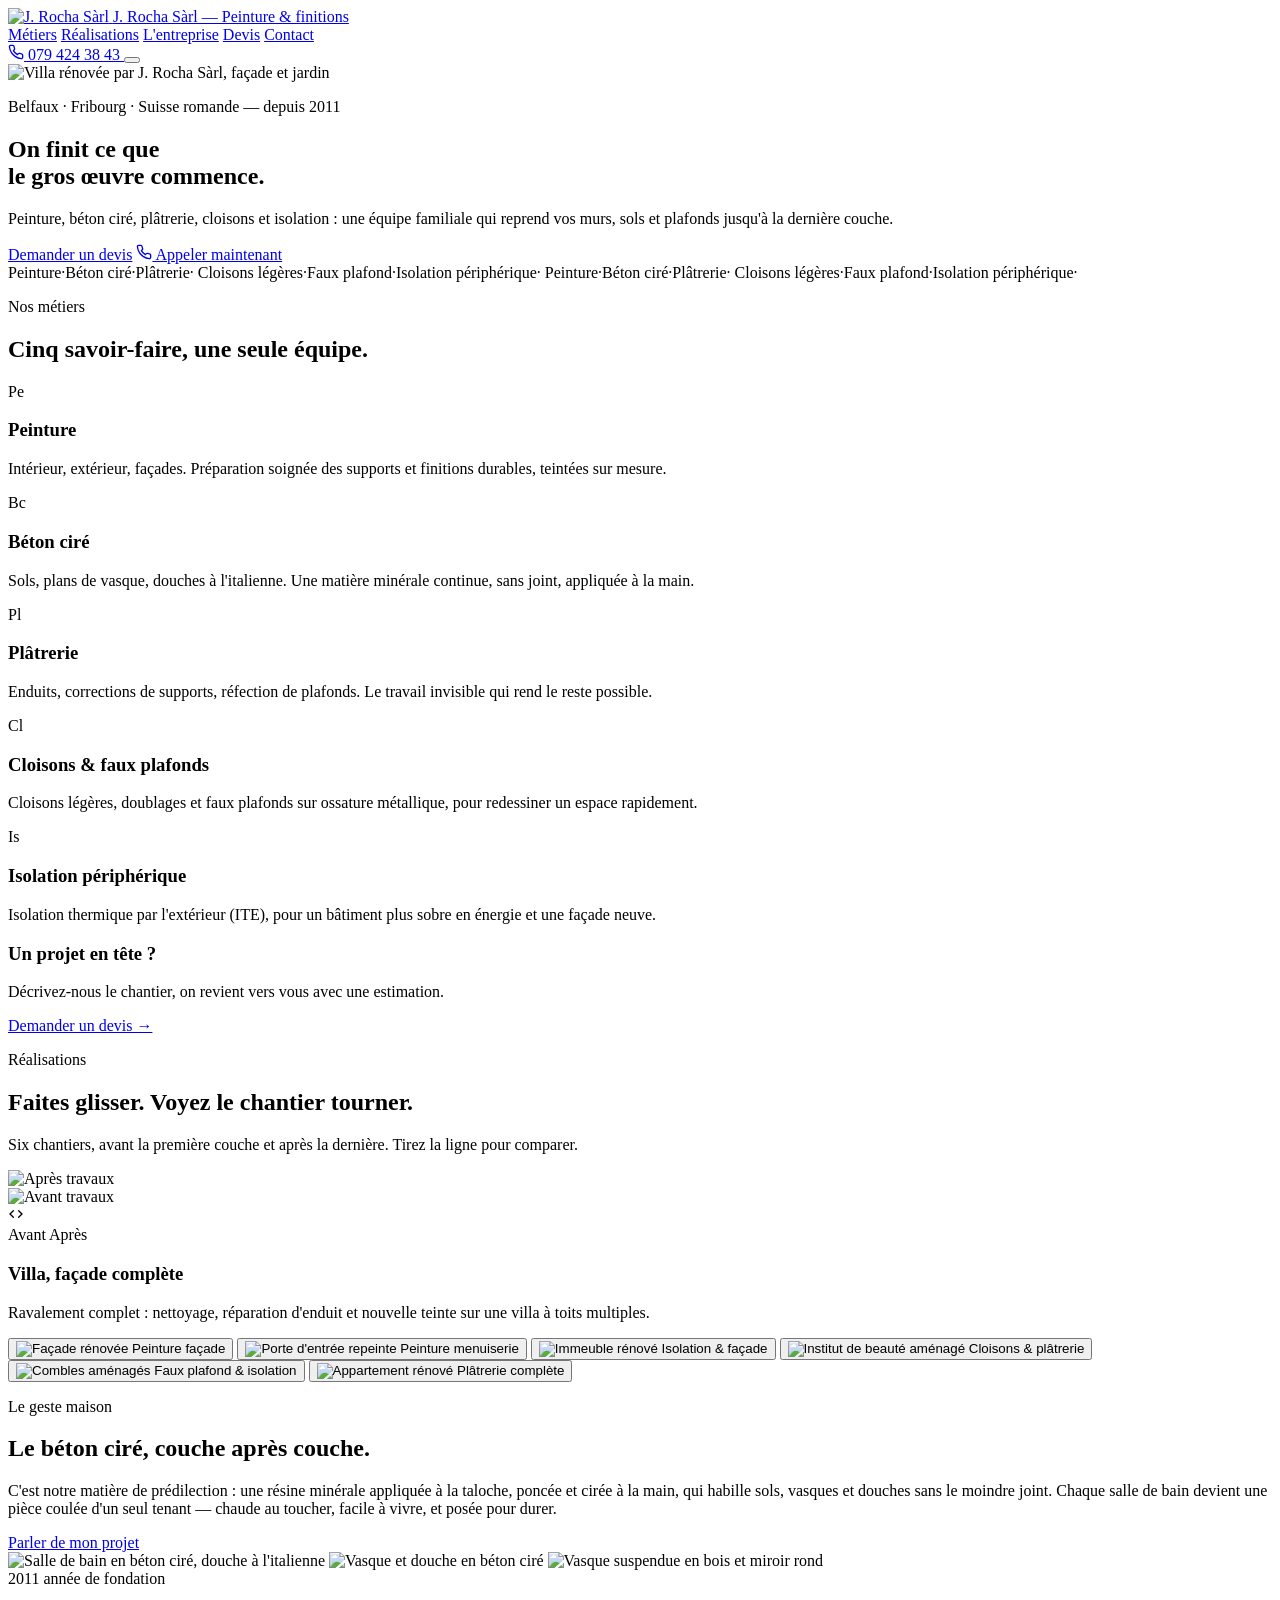
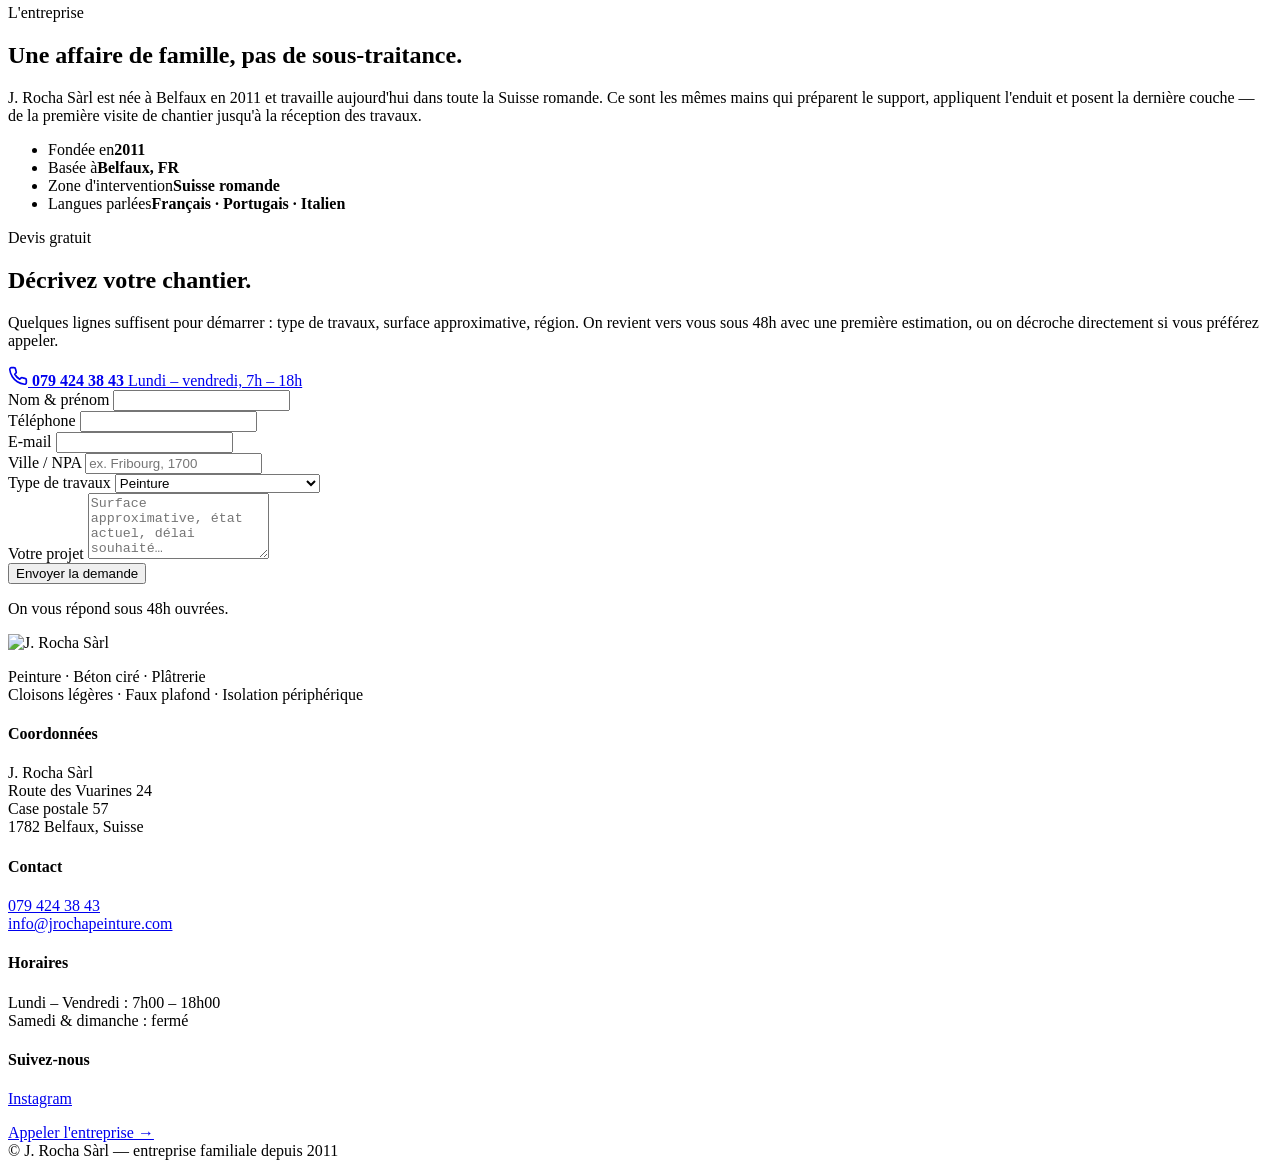
==== index.html @ 52a1ad6f "Add files via upload" ====
<!DOCTYPE html>
<html lang="fr">
<head>
<meta charset="UTF-8">
<meta name="viewport" content="width=device-width, initial-scale=1.0">
<title>J. Rocha Sàrl — Peinture, béton ciré &amp; plâtrerie en Suisse romande</title>
<meta name="description" content="Entreprise familiale depuis 2011 à Belfaux. Peinture, béton ciré, plâtrerie, cloisons légères, faux plafond et isolation périphérique.">
<link rel="preconnect" href="https://fonts.googleapis.com">
<link rel="preconnect" href="https://fonts.gstatic.com" crossorigin>
<link href="https://fonts.googleapis.com/css2?family=Fraunces:opsz,wght@9..144,500;9..144,600;9..144,700;9..144,900&family=Work+Sans:wght@400;500;600&family=IBM+Plex+Mono:wght@500&display=swap" rel="stylesheet">
<link rel="stylesheet" href="css/style.css">
</head>
<body>

<!-- ====== TEXTURE / NOISE OVERLAY ====== -->
<div class="grain" aria-hidden="true"></div>

<!-- ====== HEADER ====== -->
<header class="site-header" id="top">
  <div class="wrap header-inner">
    <a href="#top" class="brand">
      <img src="images/logo.jpg" alt="J. Rocha Sàrl" class="brand-mark">
      <span class="brand-text">
        <span class="brand-name">J.&nbsp;Rocha</span>
        <span class="brand-sub">Sàrl — Peinture &amp; finitions</span>
      </span>
    </a>

    <nav class="main-nav" aria-label="Navigation principale">
      <a href="#services">Métiers</a>
      <a href="#realisations">Réalisations</a>
      <a href="#atelier">L'entreprise</a>
      <a href="#devis">Devis</a>
      <a href="#contact">Contact</a>
    </nav>

    <a class="call-pill" href="tel:+41794243843">
      <svg viewBox="0 0 24 24" width="16" height="16" fill="none" stroke="currentColor" stroke-width="2" stroke-linecap="round" stroke-linejoin="round"><path d="M22 16.92v3a2 2 0 0 1-2.18 2 19.79 19.79 0 0 1-8.63-3.07 19.5 19.5 0 0 1-6-6 19.79 19.79 0 0 1-3.07-8.67A2 2 0 0 1 4.11 2h3a2 2 0 0 1 2 1.72c.127.96.362 1.903.7 2.81a2 2 0 0 1-.45 2.11L8.09 9.91a16 16 0 0 0 6 6l1.27-1.27a2 2 0 0 1 2.11-.45c.907.338 1.85.573 2.81.7A2 2 0 0 1 22 16.92z"/></svg>
      <span>079 424 38 43</span>
    </a>

    <button class="nav-toggle" aria-label="Ouvrir le menu" aria-expanded="false">
      <span></span><span></span><span></span>
    </button>
  </div>
</header>

<!-- ====== HERO ====== -->
<section class="hero">
  <div class="hero-media">
    <img src="images/pool-house.jpg" alt="Villa rénovée par J. Rocha Sàrl, façade et jardin" loading="eager">
    <div class="hero-stripes" aria-hidden="true">
      <span></span><span></span><span></span>
    </div>
  </div>

  <div class="wrap hero-content">
    <p class="eyebrow">Belfaux · Fribourg · Suisse romande — depuis 2011</p>
    <h1 class="hero-title">
      On finit ce que<br> le gros œuvre <span class="ital">commence.</span>
    </h1>
    <p class="hero-lede">
      Peinture, béton ciré, plâtrerie, cloisons et isolation : une équipe familiale qui reprend vos murs, sols et plafonds jusqu'à la dernière couche.
    </p>
    <div class="hero-actions">
      <a href="#devis" class="btn btn-primary">Demander un devis</a>
      <a href="tel:+41794243843" class="btn btn-ghost">
        <svg viewBox="0 0 24 24" width="16" height="16" fill="none" stroke="currentColor" stroke-width="2" stroke-linecap="round" stroke-linejoin="round"><path d="M22 16.92v3a2 2 0 0 1-2.18 2 19.79 19.79 0 0 1-8.63-3.07 19.5 19.5 0 0 1-6-6 19.79 19.79 0 0 1-3.07-8.67A2 2 0 0 1 4.11 2h3a2 2 0 0 1 2 1.72c.127.96.362 1.903.7 2.81a2 2 0 0 1-.45 2.11L8.09 9.91a16 16 0 0 0 6 6l1.27-1.27a2 2 0 0 1 2.11-.45c.907.338 1.85.573 2.81.7A2 2 0 0 1 22 16.92z"/></svg>
        Appeler maintenant
      </a>
    </div>
  </div>
</section>

<!-- ====== TICKER / TRUST STRIP ====== -->
<div class="ticker" aria-hidden="true">
  <div class="ticker-track">
    <span>Peinture</span><span>·</span><span>Béton ciré</span><span>·</span><span>Plâtrerie</span><span>·</span>
    <span>Cloisons légères</span><span>·</span><span>Faux plafond</span><span>·</span><span>Isolation périphérique</span><span>·</span>
    <span>Peinture</span><span>·</span><span>Béton ciré</span><span>·</span><span>Plâtrerie</span><span>·</span>
    <span>Cloisons légères</span><span>·</span><span>Faux plafond</span><span>·</span><span>Isolation périphérique</span><span>·</span>
  </div>
</div>

<!-- ====== SERVICES ====== -->
<section id="services" class="services">
  <div class="wrap">
    <div class="section-head">
      <p class="eyebrow eyebrow-dark">Nos métiers</p>
      <h2>Cinq savoir-faire, <span class="ital">une seule équipe.</span></h2>
    </div>

    <div class="service-grid">
      <article class="service-card" style="--i:0">
        <span class="service-mark">Pe</span>
        <h3>Peinture</h3>
        <p>Intérieur, extérieur, façades. Préparation soignée des supports et finitions durables, teintées sur mesure.</p>
      </article>
      <article class="service-card" style="--i:1">
        <span class="service-mark">Bc</span>
        <h3>Béton ciré</h3>
        <p>Sols, plans de vasque, douches à l'italienne. Une matière minérale continue, sans joint, appliquée à la main.</p>
      </article>
      <article class="service-card" style="--i:2">
        <span class="service-mark">Pl</span>
        <h3>Plâtrerie</h3>
        <p>Enduits, corrections de supports, réfection de plafonds. Le travail invisible qui rend le reste possible.</p>
      </article>
      <article class="service-card" style="--i:3">
        <span class="service-mark">Cl</span>
        <h3>Cloisons &amp; faux plafonds</h3>
        <p>Cloisons légères, doublages et faux plafonds sur ossature métallique, pour redessiner un espace rapidement.</p>
      </article>
      <article class="service-card" style="--i:4">
        <span class="service-mark">Is</span>
        <h3>Isolation périphérique</h3>
        <p>Isolation thermique par l'extérieur (ITE), pour un bâtiment plus sobre en énergie et une façade neuve.</p>
      </article>
      <article class="service-card service-card-cta" style="--i:5">
        <h3>Un projet en tête ?</h3>
        <p>Décrivez-nous le chantier, on revient vers vous avec une estimation.</p>
        <a href="#devis" class="btn btn-dark-ghost">Demander un devis →</a>
      </article>
    </div>
  </div>
</section>

<!-- ====== BEFORE / AFTER SHOWCASE ====== -->
<section id="realisations" class="showcase">
  <div class="wrap">
    <div class="section-head section-head-light">
      <p class="eyebrow">Réalisations</p>
      <h2>Faites glisser. <span class="ital">Voyez le chantier tourner.</span></h2>
      <p class="section-text">Six chantiers, avant la première couche et après la dernière. Tirez la ligne pour comparer.</p>
    </div>

    <div class="ba-stage">
      <div class="ba-slider" id="baSlider">
        <div class="ba-frame ba-after">
          <img id="baAfterImg" src="images/facade-after.jpg" alt="Après travaux">
        </div>
        <div class="ba-frame ba-before" id="baBeforeFrame">
          <img id="baBeforeImg" src="images/facade-before.jpg" alt="Avant travaux">
        </div>
        <div class="ba-handle" id="baHandle" tabindex="0" role="slider" aria-label="Comparer avant et après" aria-valuemin="0" aria-valuemax="100" aria-valuenow="50">
          <span class="ba-handle-grip">
            <svg viewBox="0 0 24 24" width="16" height="16" fill="none" stroke="currentColor" stroke-width="2" stroke-linecap="round"><path d="M8 7l-5 5 5 5M16 7l5 5-5 5"/></svg>
          </span>
        </div>
        <span class="ba-tag ba-tag-before">Avant</span>
        <span class="ba-tag ba-tag-after">Après</span>
      </div>

      <div class="ba-caption">
        <h3 id="baTitle">Villa, façade complète</h3>
        <p id="baDesc">Ravalement complet : nettoyage, réparation d'enduit et nouvelle teinte sur une villa à toits multiples.</p>
      </div>
    </div>

    <div class="ba-thumbs" id="baThumbs">
      <button class="ba-thumb is-active" data-before="images/facade-before.jpg" data-after="images/facade-after.jpg"
        data-title="Villa, façade complète" data-desc="Ravalement complet : nettoyage, réparation d'enduit et nouvelle teinte sur une villa à toits multiples.">
        <img src="images/facade-after.jpg" alt="Façade rénovée">
        <span>Peinture façade</span>
      </button>
      <button class="ba-thumb" data-before="images/door-before.jpg" data-after="images/door-after.jpg"
        data-title="Entrée d'immeuble" data-desc="Ponçage, traitement du bois et remise en peinture bleue d'une porte d'entrée en copropriété.">
        <img src="images/door-after.jpg" alt="Porte d'entrée repeinte">
        <span>Peinture menuiserie</span>
      </button>
      <button class="ba-thumb" data-before="images/building-before.jpg" data-after="images/building-after.jpg"
        data-title="Immeuble locatif" data-desc="Isolation périphérique et peinture de façade sur un immeuble de quatre étages, toiture en cuivre conservée.">
        <img src="images/building-after.jpg" alt="Immeuble rénové">
        <span>Isolation &amp; façade</span>
      </button>
      <button class="ba-thumb" data-before="images/salon-before.jpg" data-after="images/salon-after.jpg"
        data-title="Institut Koko" data-desc="Cloisons légères, plâtrerie et peinture pour l'aménagement complet d'un institut de beauté.">
        <img src="images/salon-after.jpg" alt="Institut de beauté aménagé">
        <span>Cloisons &amp; plâtrerie</span>
      </button>
      <button class="ba-thumb" data-before="images/attic-before.jpg" data-after="images/attic-after.jpg"
        data-title="Combles aménagés" data-desc="Isolation, faux plafond et sol stratifié pour transformer des combles bruts en pièce habitable.">
        <img src="images/attic-after.jpg" alt="Combles aménagés">
        <span>Faux plafond &amp; isolation</span>
      </button>
      <button class="ba-thumb" data-before="images/apartment-before.jpg" data-after="images/apartment-after.jpg"
        data-title="Rénovation d'appartement" data-desc="Plâtrerie complète sur un appartement mis à nu, du gros œuvre jusqu'au parquet posé.">
        <img src="images/apartment-after.jpg" alt="Appartement rénové">
        <span>Plâtrerie complète</span>
      </button>
    </div>
  </div>
</section>

<!-- ====== BETON CIRE FOCUS ====== -->
<section class="focus">
  <div class="wrap focus-grid">
    <div class="focus-text">
      <p class="eyebrow eyebrow-dark">Le geste maison</p>
      <h2>Le béton ciré, <span class="ital">couche après couche.</span></h2>
      <p>
        C'est notre matière de prédilection : une résine minérale appliquée à la taloche, poncée et cirée à la main,
        qui habille sols, vasques et douches sans le moindre joint. Chaque salle de bain devient une pièce coulée
        d'un seul tenant — chaude au toucher, facile à vivre, et posée pour durer.
      </p>
      <a href="#devis" class="btn btn-dark">Parler de mon projet</a>
    </div>
    <div class="focus-gallery">
      <img src="images/bathroom-3.jpg" alt="Salle de bain en béton ciré, douche à l'italienne" class="focus-img focus-img-a">
      <img src="images/bathroom-1.jpg" alt="Vasque et douche en béton ciré" class="focus-img focus-img-b">
      <img src="images/bathroom-2.jpg" alt="Vasque suspendue en bois et miroir rond" class="focus-img focus-img-c">
    </div>
  </div>
</section>

<!-- ====== ABOUT / ATELIER ====== -->
<section id="atelier" class="atelier">
  <div class="wrap atelier-grid">
    <div class="atelier-num">
      <span class="num-year">2011</span>
      <span class="num-label">année de fondation</span>
    </div>
    <div class="atelier-text">
      <p class="eyebrow">L'entreprise</p>
      <h2>Une affaire de famille, <span class="ital">pas de sous-traitance.</span></h2>
      <p>
        J. Rocha Sàrl est née à Belfaux en 2011 et travaille aujourd'hui dans toute la Suisse romande.
        Ce sont les mêmes mains qui préparent le support, appliquent l'enduit et posent la dernière couche —
        de la première visite de chantier jusqu'à la réception des travaux.
      </p>
      <ul class="atelier-facts">
        <li><span>Fondée en</span><strong>2011</strong></li>
        <li><span>Basée à</span><strong>Belfaux, FR</strong></li>
        <li><span>Zone d'intervention</span><strong>Suisse romande</strong></li>
        <li><span>Langues parlées</span><strong>Français · Portugais · Italien</strong></li>
      </ul>
    </div>
  </div>
</section>

<!-- ====== DEVIS / QUOTE FORM ====== -->
<section id="devis" class="devis">
  <div class="wrap devis-grid">
    <div class="devis-intro">
      <p class="eyebrow">Devis gratuit</p>
      <h2>Décrivez votre <span class="ital">chantier.</span></h2>
      <p class="section-text">
        Quelques lignes suffisent pour démarrer : type de travaux, surface approximative, région. On revient
        vers vous sous 48h avec une première estimation, ou on décroche directement si vous préférez appeler.
      </p>
      <a href="tel:+41794243843" class="devis-call">
        <svg viewBox="0 0 24 24" width="20" height="20" fill="none" stroke="currentColor" stroke-width="2" stroke-linecap="round" stroke-linejoin="round"><path d="M22 16.92v3a2 2 0 0 1-2.18 2 19.79 19.79 0 0 1-8.63-3.07 19.5 19.5 0 0 1-6-6 19.79 19.79 0 0 1-3.07-8.67A2 2 0 0 1 4.11 2h3a2 2 0 0 1 2 1.72c.127.96.362 1.903.7 2.81a2 2 0 0 1-.45 2.11L8.09 9.91a16 16 0 0 0 6 6l1.27-1.27a2 2 0 0 1 2.11-.45c.907.338 1.85.573 2.81.7A2 2 0 0 1 22 16.92z"/></svg>
        <span>
          <strong>079 424 38 43</strong>
          Lundi – vendredi, 7h – 18h
        </span>
      </a>
    </div>

    <form class="devis-form" id="devisForm" novalidate>
      <div class="field-row">
        <div class="field">
          <label for="name">Nom &amp; prénom</label>
          <input type="text" id="name" name="name" autocomplete="name" required>
        </div>
        <div class="field">
          <label for="phone">Téléphone</label>
          <input type="tel" id="phone" name="phone" autocomplete="tel" required>
        </div>
      </div>

      <div class="field-row">
        <div class="field">
          <label for="email">E-mail</label>
          <input type="email" id="email" name="email" autocomplete="email" required>
        </div>
        <div class="field">
          <label for="locality">Ville / NPA</label>
          <input type="text" id="locality" name="locality" placeholder="ex. Fribourg, 1700">
        </div>
      </div>

      <div class="field">
        <label for="service">Type de travaux</label>
        <select id="service" name="service">
          <option value="Peinture">Peinture</option>
          <option value="Béton ciré">Béton ciré</option>
          <option value="Plâtrerie">Plâtrerie</option>
          <option value="Cloisons légères / faux plafond">Cloisons légères / faux plafond</option>
          <option value="Isolation périphérique">Isolation périphérique</option>
          <option value="Je ne sais pas encore">Je ne sais pas encore</option>
        </select>
      </div>

      <div class="field">
        <label for="message">Votre projet</label>
        <textarea id="message" name="message" rows="4" placeholder="Surface approximative, état actuel, délai souhaité…"></textarea>
      </div>

      <button type="submit" class="btn btn-primary btn-wide">Envoyer la demande</button>
      <p class="devis-note" id="devisNote">On vous répond sous 48h ouvrées.</p>
    </form>
  </div>
</section>

<!-- ====== FOOTER / CONTACT ====== -->
<footer id="contact" class="site-footer">
  <div class="footer-stripes" aria-hidden="true"><span></span><span></span><span></span></div>
  <div class="wrap footer-grid">
    <div class="footer-brand">
      <img src="images/logo.jpg" alt="J. Rocha Sàrl" class="footer-mark">
      <p>Peinture · Béton ciré · Plâtrerie<br>Cloisons légères · Faux plafond · Isolation périphérique</p>
    </div>

    <div class="footer-col">
      <h4>Coordonnées</h4>
      <p>J. Rocha Sàrl<br>Route des Vuarines 24<br>Case postale 57<br>1782 Belfaux, Suisse</p>
    </div>

    <div class="footer-col">
      <h4>Contact</h4>
      <p><a href="tel:+41794243843">079 424 38 43</a><br>
      <a href="mailto:info@jrochapeinture.com">info@jrochapeinture.com</a></p>
    </div>

    <div class="footer-col">
      <h4>Horaires</h4>
      <p>Lundi – Vendredi : 7h00 – 18h00<br>Samedi &amp; dimanche : fermé</p>
    </div>

    <div class="footer-col">
      <h4>Suivez-nous</h4>
      <p><a href="https://www.instagram.com/j.rocha_sarl" target="_blank" rel="noopener">Instagram</a></p>
      <a href="tel:+41794243843" class="footer-call">Appeler l'entreprise →</a>
    </div>
  </div>
  <div class="wrap footer-bottom">
    <span>© <span id="year"></span> J. Rocha Sàrl — entreprise familiale depuis 2011</span>
  </div>
</footer>

<script src="js/script.js"></script>
</body>
</html>
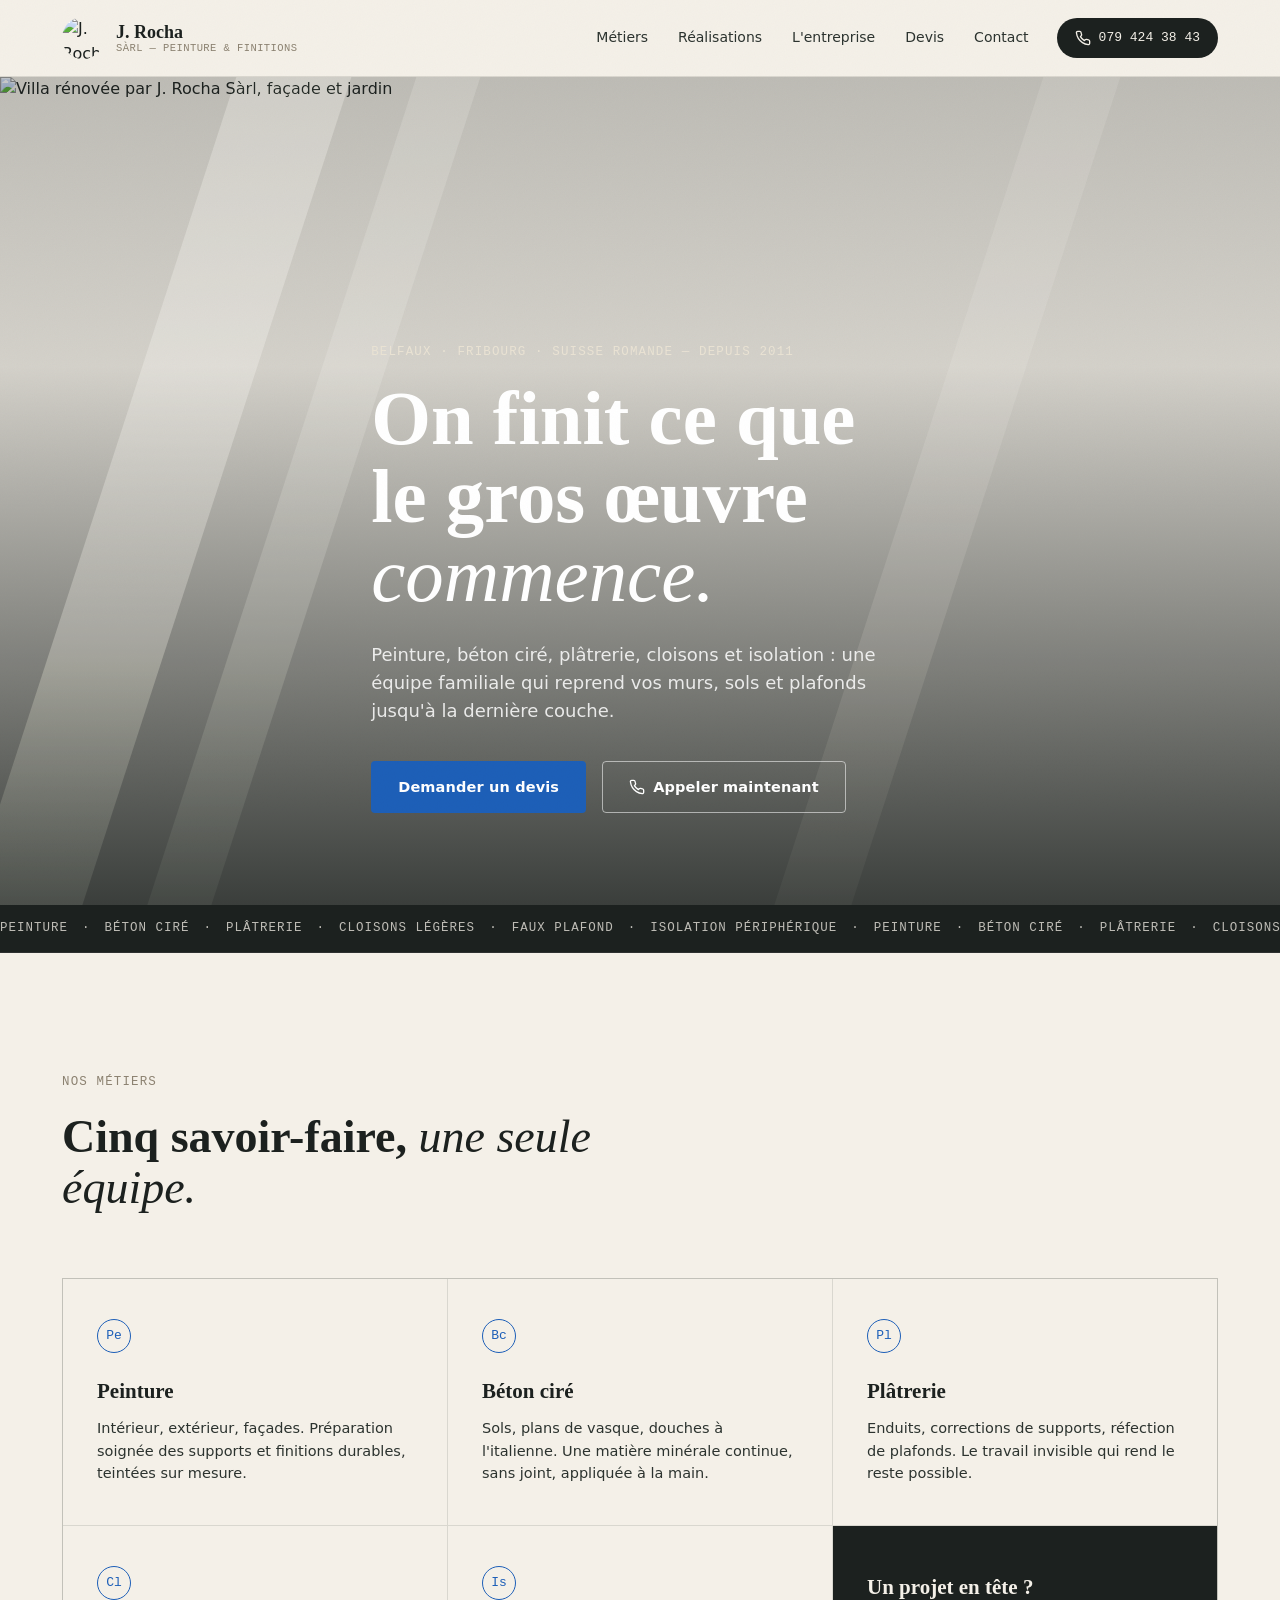
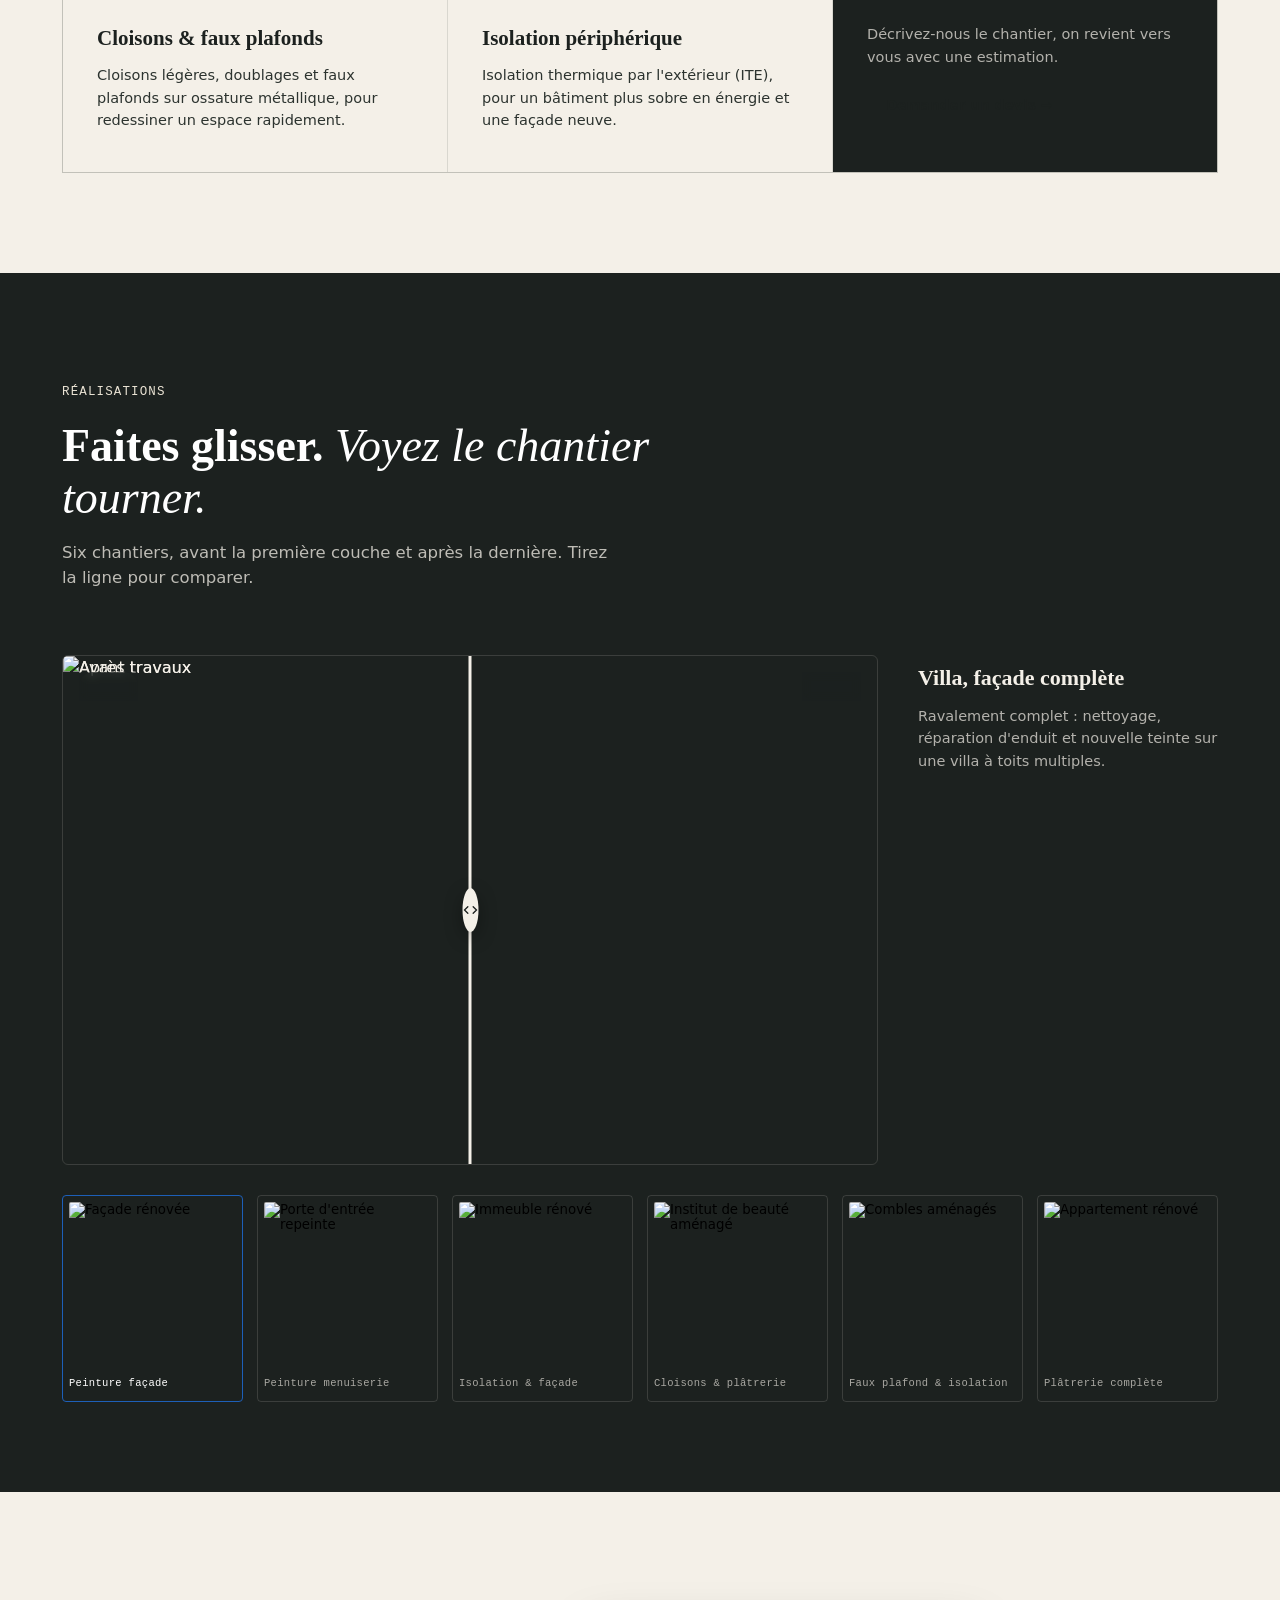
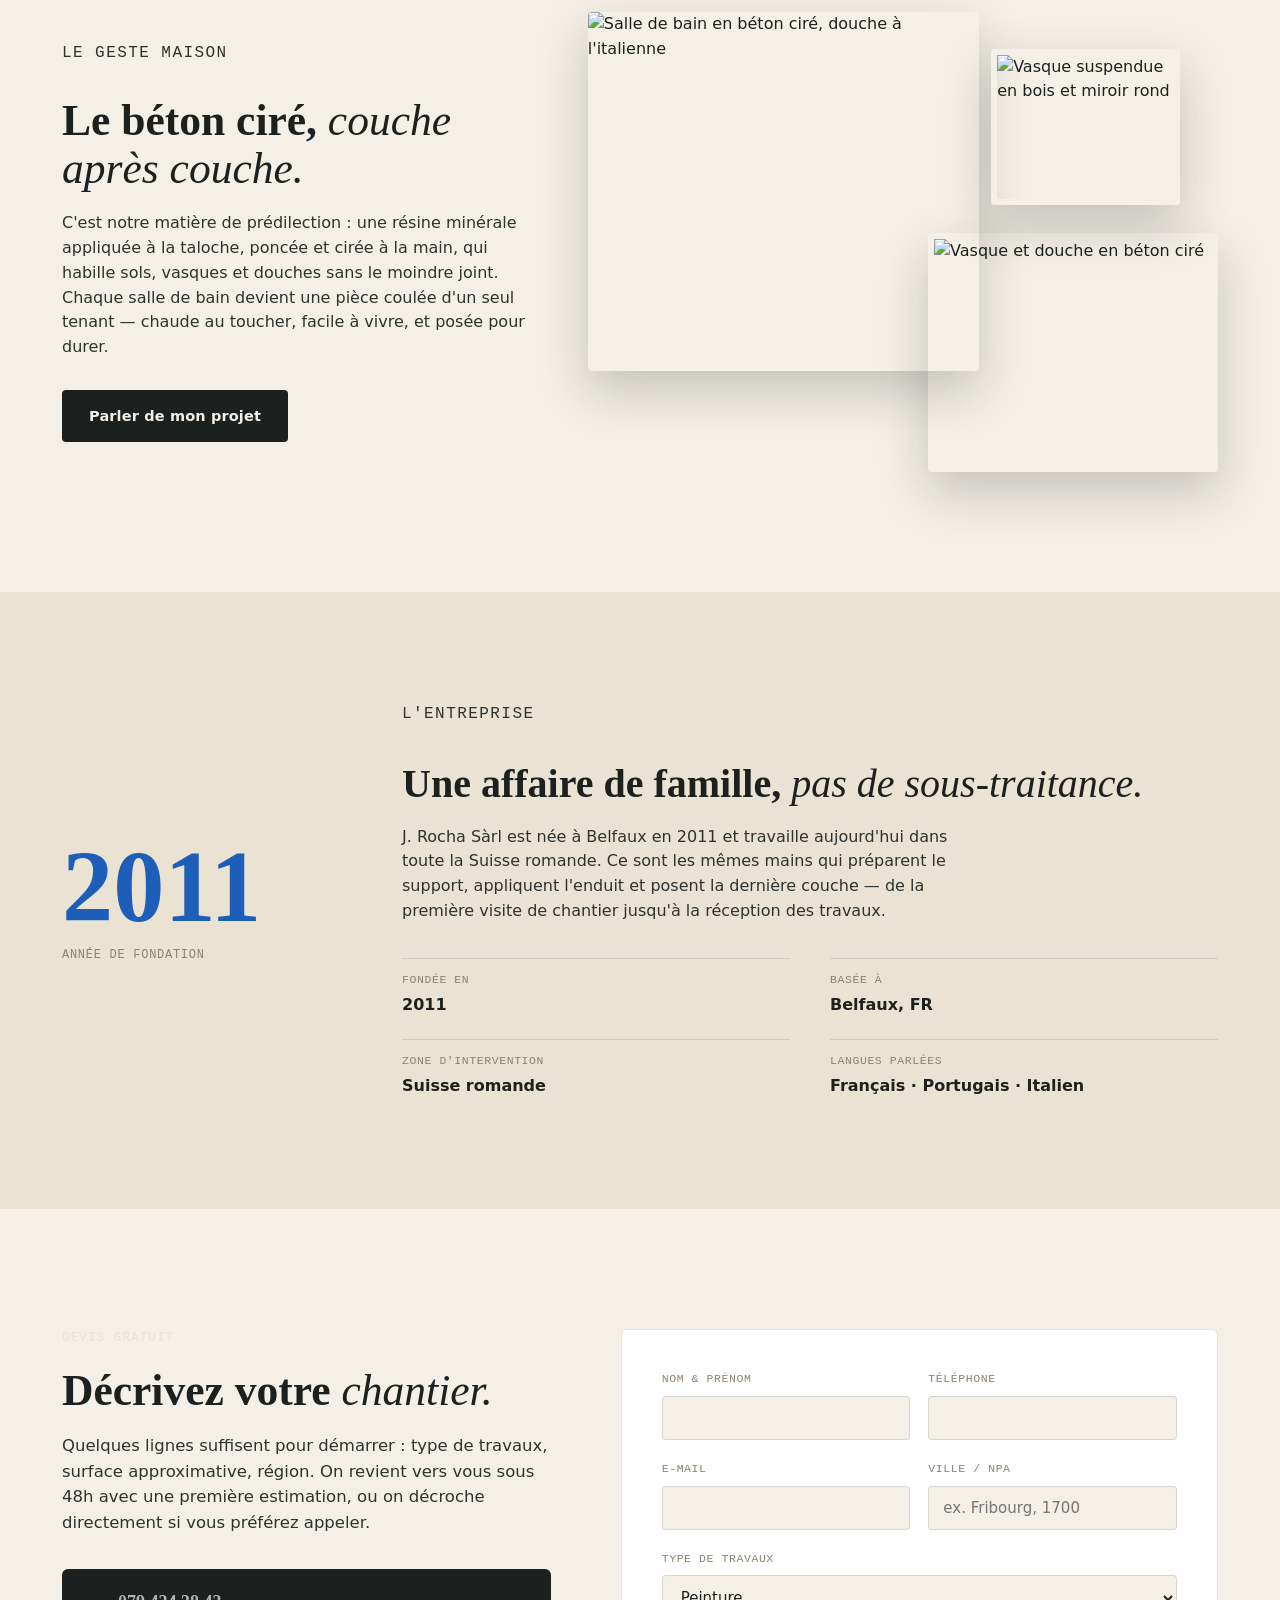
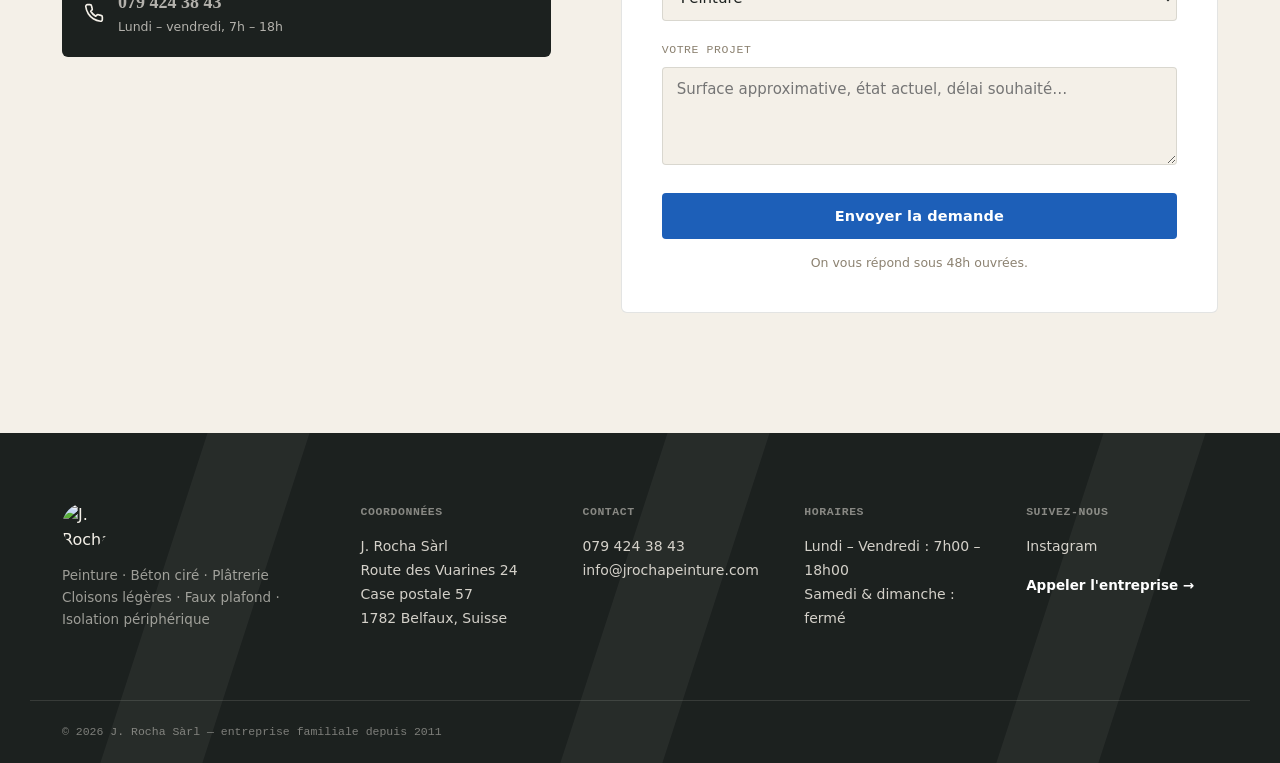
==== commit 003bee97: "Update index.html" ====
--- a/index.html
+++ b/index.html
@@ -8,7 +8,7 @@
 <link rel="preconnect" href="https://fonts.googleapis.com">
 <link rel="preconnect" href="https://fonts.gstatic.com" crossorigin>
 <link href="https://fonts.googleapis.com/css2?family=Fraunces:opsz,wght@9..144,500;9..144,600;9..144,700;9..144,900&family=Work+Sans:wght@400;500;600&family=IBM+Plex+Mono:wght@500&display=swap" rel="stylesheet">
-<link rel="stylesheet" href="css/style.css">
+<link rel="stylesheet" href="style.css">
 </head>
 <body>
 
@@ -339,6 +339,6 @@
   </div>
 </footer>
 
-<script src="js/script.js"></script>
+<script src="script.js"></script>
 </body>
 </html>
--- a/style.css
+++ b/style.css
@@ -0,0 +1,450 @@
+/* =========================================================
+   J. ROCHA SÀRL — design tokens
+   Palette drawn from the material world of the trade:
+   wet béton ciré (ink), fresh plaster (white), trowelled
+   stone (sand/clay), the cobalt entry door and the terracotta
+   roof tiles seen across the portfolio.
+   ========================================================= */
+:root{
+  --ink:        #1C211F;
+  --ink-soft:   #2C332F;
+  --plaster:    #F4F0E8;
+  --plaster-2:  #EAE3D4;
+  --sand:       #C9C0AC;
+  --sand-deep:  #8C8271;
+  --cobalt:     #1D5FB8;
+  --cobalt-deep:#123E7A;
+  --terracotta: #B75A34;
+  --line:       rgba(28,33,31,0.12);
+  --line-light: rgba(244,240,232,0.22);
+
+  --font-display: "Fraunces", ui-serif, Georgia, serif;
+  --font-body:    "Work Sans", ui-sans-serif, system-ui, sans-serif;
+  --font-mono:    "IBM Plex Mono", ui-monospace, monospace;
+
+  --radius: 4px;
+  --wrap: 1220px;
+  --ease: cubic-bezier(.25,.8,.25,1);
+}
+
+*, *::before, *::after{ box-sizing: border-box; }
+html{ scroll-behavior: smooth; }
+@media (prefers-reduced-motion: reduce){
+  html{ scroll-behavior: auto; }
+  *, *::before, *::after{ animation-duration: 0.001ms !important; animation-iteration-count: 1 !important; transition-duration: 0.001ms !important; scroll-behavior: auto !important; }
+}
+
+body{
+  margin:0;
+  background: var(--plaster);
+  color: var(--ink);
+  font-family: var(--font-body);
+  font-size: 16px;
+  line-height: 1.55;
+  -webkit-font-smoothing: antialiased;
+}
+
+img{ max-width:100%; display:block; }
+a{ color: inherit; text-decoration: none; }
+button{ font-family: inherit; }
+
+.wrap{
+  max-width: var(--wrap);
+  margin: 0 auto;
+  padding: 0 32px;
+}
+
+.ital{ font-style: italic; font-weight: 500; }
+
+.eyebrow{
+  font-family: var(--font-mono);
+  font-size: 12.5px;
+  letter-spacing: 0.09em;
+  text-transform: uppercase;
+  color: var(--plaster-2);
+  margin: 0 0 18px;
+}
+.eyebrow-dark{ color: var(--sand-deep); }
+
+/* subtle grain overlay for a "plaster" surface feel */
+.grain{
+  position: fixed; inset:0; pointer-events:none; z-index: 500;
+  opacity: 0.035; mix-blend-mode: multiply;
+  background-image: url("data:image/svg+xml;utf8,<svg xmlns='http://www.w3.org/2000/svg' width='120' height='120'><filter id='n'><feTurbulence type='fractalNoise' baseFrequency='0.9' numOctaves='2' stitchTiles='stitch'/></filter><rect width='100%25' height='100%25' filter='url(%23n)'/></svg>");
+}
+
+/* =========================================================
+   BUTTONS
+   ========================================================= */
+.btn{
+  display:inline-flex; align-items:center; gap:8px;
+  padding: 14px 26px;
+  border-radius: var(--radius);
+  font-size: 14.5px; font-weight: 600;
+  letter-spacing: 0.01em;
+  border: 1px solid transparent;
+  cursor: pointer;
+  transition: transform .25s var(--ease), background .25s var(--ease), color .25s var(--ease), border-color .25s var(--ease);
+}
+.btn:hover{ transform: translateY(-2px); }
+.btn:focus-visible{ outline: 2px solid var(--cobalt); outline-offset: 3px; }
+
+.btn-primary{ background: var(--cobalt); color: #fff; }
+.btn-primary:hover{ background: var(--cobalt-deep); }
+
+.btn-ghost{ background: transparent; color:#fff; border-color: rgba(255,255,255,0.55); }
+.btn-ghost:hover{ background: rgba(255,255,255,0.12); border-color:#fff; }
+
+.btn-dark{ background: var(--ink); color: var(--plaster); }
+.btn-dark:hover{ background: var(--ink-soft); }
+
+.btn-dark-ghost{ background: transparent; color: var(--ink); border-color: var(--ink); padding: 10px 18px; font-size: 13.5px; }
+.btn-dark-ghost:hover{ background: var(--ink); color: var(--plaster); }
+
+.btn-wide{ width: 100%; justify-content: center; }
+
+/* =========================================================
+   HEADER
+   ========================================================= */
+.site-header{
+  position: sticky; top:0; z-index: 300;
+  background: rgba(244,240,232,0.86);
+  backdrop-filter: blur(10px);
+  border-bottom: 1px solid var(--line);
+}
+.header-inner{
+  display:flex; align-items:center; gap: 28px;
+  height: 76px;
+}
+.brand{ display:flex; align-items:center; gap:12px; margin-right: auto; }
+.brand-mark{ width: 42px; height:42px; border-radius: 50%; object-fit: cover; }
+.brand-text{ display:flex; flex-direction:column; line-height: 1.15; }
+.brand-name{ font-family: var(--font-display); font-weight: 700; font-size: 18px; }
+.brand-sub{ font-family: var(--font-mono); font-size: 10.5px; letter-spacing: 0.04em; color: var(--sand-deep); text-transform: uppercase; }
+
+.main-nav{ display:flex; gap: 30px; }
+.main-nav a{
+  font-size: 14px; font-weight: 500; color: var(--ink-soft);
+  position: relative; padding: 4px 0;
+}
+.main-nav a::after{
+  content:""; position:absolute; left:0; right:0; bottom:-2px; height:2px;
+  background: var(--cobalt); transform: scaleX(0); transform-origin: left;
+  transition: transform .3s var(--ease);
+}
+.main-nav a:hover::after{ transform: scaleX(1); }
+
+.call-pill{
+  display:flex; align-items:center; gap:8px;
+  background: var(--ink); color: var(--plaster);
+  padding: 10px 18px; border-radius: 999px;
+  font-family: var(--font-mono); font-size: 13px; font-weight: 500;
+  transition: background .25s var(--ease), transform .25s var(--ease);
+}
+.call-pill:hover{ background: var(--cobalt); transform: translateY(-1px); }
+
+.nav-toggle{
+  display:none; flex-direction:column; justify-content:center; gap:5px;
+  width: 40px; height:40px; background:none; border:none; cursor:pointer;
+}
+.nav-toggle span{ height:2px; background: var(--ink); border-radius: 2px; }
+
+/* =========================================================
+   HERO
+   ========================================================= */
+.hero{ position:relative; min-height: 92vh; display:flex; align-items:flex-end; overflow:hidden; }
+.hero-media{ position:absolute; inset:0; }
+.hero-media img{ width:100%; height:100%; object-fit:cover; }
+.hero-media::after{
+  content:""; position:absolute; inset:0;
+  background: linear-gradient(180deg, rgba(28,33,31,0.25) 0%, rgba(28,33,31,0.15) 35%, rgba(28,33,31,0.86) 100%);
+}
+.hero-stripes{ position:absolute; inset:0; z-index:1; pointer-events:none; mix-blend-mode: overlay; }
+.hero-stripes span{
+  position:absolute; top:-20%; width: 9%; height: 140%;
+  background: rgba(244,240,232,0.5);
+  transform: skewX(-18deg);
+}
+.hero-stripes span:nth-child(1){ left: 8%; opacity:.6; }
+.hero-stripes span:nth-child(2){ left: 22%; opacity:.35; width:5%; }
+.hero-stripes span:nth-child(3){ left: 71%; opacity:.25; width:6%; }
+
+.hero-content{ position:relative; z-index:2; color:#fff; padding-bottom: 92px; }
+.hero-title{
+  font-family: var(--font-display);
+  font-weight: 600;
+  font-size: clamp(40px, 6vw, 78px);
+  line-height: 1.02;
+  margin: 0 0 26px;
+  max-width: 14ch;
+}
+.hero-lede{
+  font-size: 18px; max-width: 46ch; color: rgba(255,255,255,0.85);
+  margin: 0 0 36px;
+}
+.hero-actions{ display:flex; gap: 16px; flex-wrap: wrap; }
+
+/* =========================================================
+   TICKER
+   ========================================================= */
+.ticker{
+  background: var(--ink); color: var(--plaster);
+  overflow:hidden; white-space: nowrap;
+  border-bottom: 1px solid rgba(244,240,232,0.08);
+}
+.ticker-track{
+  display:inline-flex; gap: 14px;
+  padding: 14px 0;
+  font-family: var(--font-mono); font-size: 12.5px; letter-spacing: 0.08em; text-transform: uppercase;
+  animation: scroll-ticker 32s linear infinite;
+}
+.ticker-track span{ opacity: .75; }
+@keyframes scroll-ticker{
+  from{ transform: translateX(0); }
+  to{ transform: translateX(-50%); }
+}
+
+/* =========================================================
+   SERVICES
+   ========================================================= */
+.services{ padding: 120px 0 100px; }
+.section-head{ max-width: 640px; margin-bottom: 64px; }
+.section-head h2{
+  font-family: var(--font-display); font-weight: 600;
+  font-size: clamp(30px, 3.6vw, 46px); line-height: 1.12; margin: 0 0 14px; color: var(--ink);
+}
+.section-head-light h2{ color: #fff; }
+.section-text{ font-size: 16.5px; color: var(--ink-soft); max-width: 52ch; }
+.section-head-light .section-text{ color: rgba(244,240,232,0.75); }
+
+.service-grid{
+  display:grid;
+  grid-template-columns: repeat(3, 1fr);
+  gap: 1px;
+  background: var(--line);
+  border: 1px solid var(--line);
+}
+.service-card{
+  background: var(--plaster);
+  padding: 40px 34px;
+  min-height: 230px;
+  display:flex; flex-direction:column;
+  opacity:0; transform: translateY(18px);
+  transition: opacity .6s var(--ease), transform .6s var(--ease);
+  transition-delay: calc(var(--i) * 60ms);
+}
+.service-card.in-view{ opacity:1; transform: translateY(0); }
+.service-mark{
+  font-family: var(--font-mono); font-size: 13px; color: var(--cobalt);
+  border: 1px solid var(--cobalt); border-radius: 50%;
+  width: 34px; height: 34px; display:flex; align-items:center; justify-content:center;
+  margin-bottom: 22px;
+}
+.service-card h3{ font-family: var(--font-display); font-size: 21px; font-weight: 600; margin: 0 0 10px; }
+.service-card p{ font-size: 14.5px; color: var(--ink-soft); margin:0; }
+.service-card-cta{ background: var(--ink); color: var(--plaster); justify-content:center; gap: 10px; }
+.service-card-cta h3{ color: var(--plaster); }
+.service-card-cta p{ color: rgba(244,240,232,0.7); }
+.service-card-cta .btn{ margin-top: 6px; align-self:flex-start; }
+
+/* =========================================================
+   SHOWCASE — before / after slider
+   ========================================================= */
+.showcase{ background: var(--ink); color: var(--plaster); padding: 110px 0 90px; }
+
+.ba-stage{ display:grid; grid-template-columns: 1fr 300px; gap: 40px; align-items:flex-start; margin-bottom: 30px; }
+
+.ba-slider{
+  position: relative;
+  width: 100%; aspect-ratio: 16 / 10;
+  border-radius: 6px; overflow:hidden;
+  cursor: ew-resize;
+  border: 1px solid rgba(244,240,232,0.14);
+  user-select: none;
+}
+.ba-frame{ position:absolute; inset:0; }
+.ba-frame img{ width:100%; height:100%; object-fit:cover; }
+.ba-before{ clip-path: inset(0 50% 0 0); }
+
+.ba-handle{
+  position:absolute; top:0; bottom:0; left:50%;
+  width: 3px; background: var(--plaster);
+  transform: translateX(-50%);
+  display:flex; align-items:center; justify-content:center;
+}
+.ba-handle-grip{
+  width: 44px; height:44px; border-radius: 50%;
+  background: var(--plaster); color: var(--ink);
+  display:flex; align-items:center; justify-content:center;
+  box-shadow: 0 6px 18px rgba(0,0,0,0.35);
+}
+.ba-tag{
+  position:absolute; top: 16px;
+  font-family: var(--font-mono); font-size: 11px; letter-spacing: 0.08em; text-transform: uppercase;
+  background: rgba(28,33,31,0.55); color:#fff; padding: 6px 11px; border-radius: 999px;
+  backdrop-filter: blur(4px);
+}
+.ba-tag-before{ left: 16px; }
+.ba-tag-after{ right: 16px; }
+
+.ba-caption{ padding-top: 6px; }
+.ba-caption h3{ font-family: var(--font-display); font-size: 22px; font-weight: 600; margin: 0 0 10px; }
+.ba-caption p{ font-size: 14.5px; color: rgba(244,240,232,0.7); margin:0; }
+
+.ba-thumbs{
+  display:grid; grid-template-columns: repeat(6, 1fr); gap: 14px;
+}
+.ba-thumb{
+  background:none; border: 1px solid rgba(244,240,232,0.14); border-radius: 4px;
+  padding: 6px; cursor:pointer; text-align:left;
+  transition: border-color .25s var(--ease), transform .25s var(--ease);
+}
+.ba-thumb img{ width:100%; aspect-ratio: 1/1; object-fit:cover; border-radius: 2px; margin-bottom: 8px; }
+.ba-thumb span{ display:block; font-family: var(--font-mono); font-size: 10.5px; letter-spacing:0.03em; color: rgba(244,240,232,0.65); padding-bottom: 6px; }
+.ba-thumb:hover{ border-color: rgba(244,240,232,0.4); transform: translateY(-2px); }
+.ba-thumb.is-active{ border-color: var(--cobalt); }
+.ba-thumb.is-active span{ color: #fff; }
+
+/* =========================================================
+   FOCUS — béton ciré section
+   ========================================================= */
+.focus{ padding: 120px 0; }
+.focus-grid{ display:grid; grid-template-columns: 0.85fr 1.15fr; gap: 60px; align-items:center; }
+.focus-text h2{
+  font-family: var(--font-display); font-weight: 600;
+  font-size: clamp(30px, 3.4vw, 44px); line-height: 1.12; margin: 0 0 18px; color: var(--ink);
+}
+.focus-text p{ font-size: 16px; color: var(--ink-soft); max-width: 46ch; margin: 0 0 30px; }
+
+.focus-gallery{ position: relative; height: 460px; }
+.focus-img{
+  position:absolute; border-radius: 4px; object-fit: cover;
+  box-shadow: 0 20px 50px rgba(28,33,31,0.22);
+}
+.focus-img-a{ width: 62%; height: 78%; top:0; left: 0; z-index:2; }
+.focus-img-b{ width: 46%; height: 52%; bottom: 0; right: 0; z-index:1; border: 6px solid var(--plaster); }
+.focus-img-c{ width: 30%; height: 34%; top: 8%; right: 6%; z-index:3; border: 6px solid var(--plaster); }
+
+/* =========================================================
+   ATELIER / ABOUT
+   ========================================================= */
+.atelier{ background: var(--plaster-2); padding: 110px 0; }
+.atelier-grid{ display:grid; grid-template-columns: 280px 1fr; gap: 60px; align-items:center; }
+.atelier-num{ display:flex; flex-direction:column; }
+.num-year{ font-family: var(--font-display); font-weight: 700; font-size: clamp(64px, 8vw, 108px); line-height:1; color: var(--cobalt); }
+.num-label{ font-family: var(--font-mono); font-size: 12px; letter-spacing: 0.06em; text-transform: uppercase; color: var(--sand-deep); margin-top: 8px; }
+
+.atelier-text h2{
+  font-family: var(--font-display); font-weight: 600;
+  font-size: clamp(28px, 3.2vw, 40px); line-height: 1.15; margin: 0 0 18px; color: var(--ink);
+}
+.atelier-text > p{ font-size: 16px; color: var(--ink-soft); max-width: 58ch; margin: 0 0 34px; }
+
+.atelier-facts{ list-style:none; margin:0; padding:0; display:grid; grid-template-columns: repeat(2, 1fr); gap: 22px 40px; }
+.atelier-facts li{ display:flex; flex-direction:column; gap: 4px; border-top: 1px solid var(--line); padding-top: 12px; }
+.atelier-facts span{ font-family: var(--font-mono); font-size: 11.5px; text-transform: uppercase; letter-spacing: 0.05em; color: var(--sand-deep); }
+.atelier-facts strong{ font-size: 16px; font-weight: 600; }
+
+/* =========================================================
+   DEVIS / FORM
+   ========================================================= */
+.devis{ padding: 120px 0; }
+.devis-grid{ display:grid; grid-template-columns: 0.9fr 1.1fr; gap: 70px; }
+.devis-intro h2{
+  font-family: var(--font-display); font-weight: 600;
+  font-size: clamp(30px, 3.4vw, 44px); line-height: 1.12; margin: 0 0 18px; color: var(--ink);
+}
+.devis-intro .section-text{ margin-bottom: 34px; }
+
+.devis-call{
+  display:flex; align-items:center; gap: 14px;
+  background: var(--ink); color: var(--plaster);
+  padding: 20px 22px; border-radius: 6px;
+  transition: background .25s var(--ease);
+}
+.devis-call:hover{ background: var(--cobalt-deep); }
+.devis-call strong{ display:block; font-family: var(--font-display); font-size: 18px; font-weight: 600; }
+.devis-call span{ font-size: 12.5px; color: rgba(244,240,232,0.7); }
+
+.devis-form{
+  background: #fff; border: 1px solid var(--line);
+  border-radius: 6px; padding: 40px;
+}
+.field-row{ display:grid; grid-template-columns: 1fr 1fr; gap: 18px; }
+.field{ margin-bottom: 20px; }
+.field label{ display:block; font-family: var(--font-mono); font-size: 11.5px; text-transform: uppercase; letter-spacing: 0.05em; color: var(--sand-deep); margin-bottom: 8px; }
+.field input, .field select, .field textarea{
+  width:100%; border: 1px solid var(--line); border-radius: 4px;
+  padding: 12px 14px; font-family: var(--font-body); font-size: 15px; color: var(--ink);
+  background: var(--plaster);
+  transition: border-color .2s var(--ease), box-shadow .2s var(--ease);
+}
+.field input:focus, .field select:focus, .field textarea:focus{
+  outline:none; border-color: var(--cobalt); box-shadow: 0 0 0 3px rgba(29,95,184,0.15);
+}
+.field textarea{ resize: vertical; }
+.devis-note{ font-size: 12.5px; color: var(--sand-deep); text-align:center; margin: 14px 0 0; }
+.devis-note.is-success{ color: var(--cobalt); font-weight: 600; }
+
+/* =========================================================
+   FOOTER
+   ========================================================= */
+.site-footer{ background: var(--ink); color: var(--plaster); padding-top: 70px; position: relative; overflow:hidden; }
+.footer-stripes{ position:absolute; inset:0; pointer-events:none; opacity: .05; }
+.footer-stripes span{ position:absolute; top:-20%; width:8%; height:140%; background: var(--plaster); transform: skewX(-18deg); }
+.footer-stripes span:nth-child(1){ left: 12%; }
+.footer-stripes span:nth-child(2){ left: 48%; }
+.footer-stripes span:nth-child(3){ left: 82%; }
+
+.footer-grid{
+  position:relative; z-index:1;
+  display:grid; grid-template-columns: 1.4fr 1fr 1fr 1fr 1fr; gap: 30px;
+  padding-bottom: 56px; border-bottom: 1px solid rgba(244,240,232,0.12);
+}
+.footer-mark{ width: 46px; height:46px; border-radius:50%; margin-bottom: 16px; }
+.footer-brand p{ font-size: 13.5px; color: rgba(244,240,232,0.6); line-height: 1.6; }
+.footer-col h4{ font-family: var(--font-mono); font-size: 11.5px; text-transform: uppercase; letter-spacing: 0.05em; color: rgba(244,240,232,0.5); margin: 0 0 14px; }
+.footer-col p{ font-size: 14px; color: rgba(244,240,232,0.85); line-height: 1.7; margin:0 0 14px; }
+.footer-col a:hover{ color: var(--cobalt); }
+.footer-call{ font-size: 13.5px; font-weight: 600; color: #fff; }
+.footer-call:hover{ color: var(--cobalt); }
+
+.footer-bottom{
+  position:relative; z-index:1;
+  padding: 22px 32px;
+  font-family: var(--font-mono); font-size: 11.5px; color: rgba(244,240,232,0.45);
+}
+
+/* =========================================================
+   SCROLL REVEAL (generic)
+   ========================================================= */
+.reveal{ opacity:0; transform: translateY(22px); transition: opacity .7s var(--ease), transform .7s var(--ease); }
+.reveal.in-view{ opacity:1; transform: translateY(0); }
+
+/* =========================================================
+   RESPONSIVE
+   ========================================================= */
+@media (max-width: 980px){
+  .main-nav{ display:none; }
+  .nav-toggle{ display:flex; }
+  .service-grid{ grid-template-columns: repeat(2,1fr); }
+  .ba-stage{ grid-template-columns: 1fr; }
+  .ba-thumbs{ grid-template-columns: repeat(3,1fr); }
+  .focus-grid{ grid-template-columns: 1fr; }
+  .focus-gallery{ height: 380px; margin-top: 40px; }
+  .atelier-grid{ grid-template-columns: 1fr; gap: 30px; }
+  .devis-grid{ grid-template-columns: 1fr; gap: 40px; }
+  .field-row{ grid-template-columns: 1fr; }
+  .footer-grid{ grid-template-columns: repeat(2,1fr); }
+}
+
+@media (max-width: 600px){
+  .wrap{ padding: 0 20px; }
+  .hero-content{ padding-bottom: 60px; }
+  .hero-title{ max-width: none; }
+  .service-grid{ grid-template-columns: 1fr; }
+  .ba-thumbs{ grid-template-columns: repeat(2,1fr); }
+  .devis-form{ padding: 26px; }
+  .footer-grid{ grid-template-columns: 1fr 1fr; }
+  .call-pill span{ display:none; }
+}
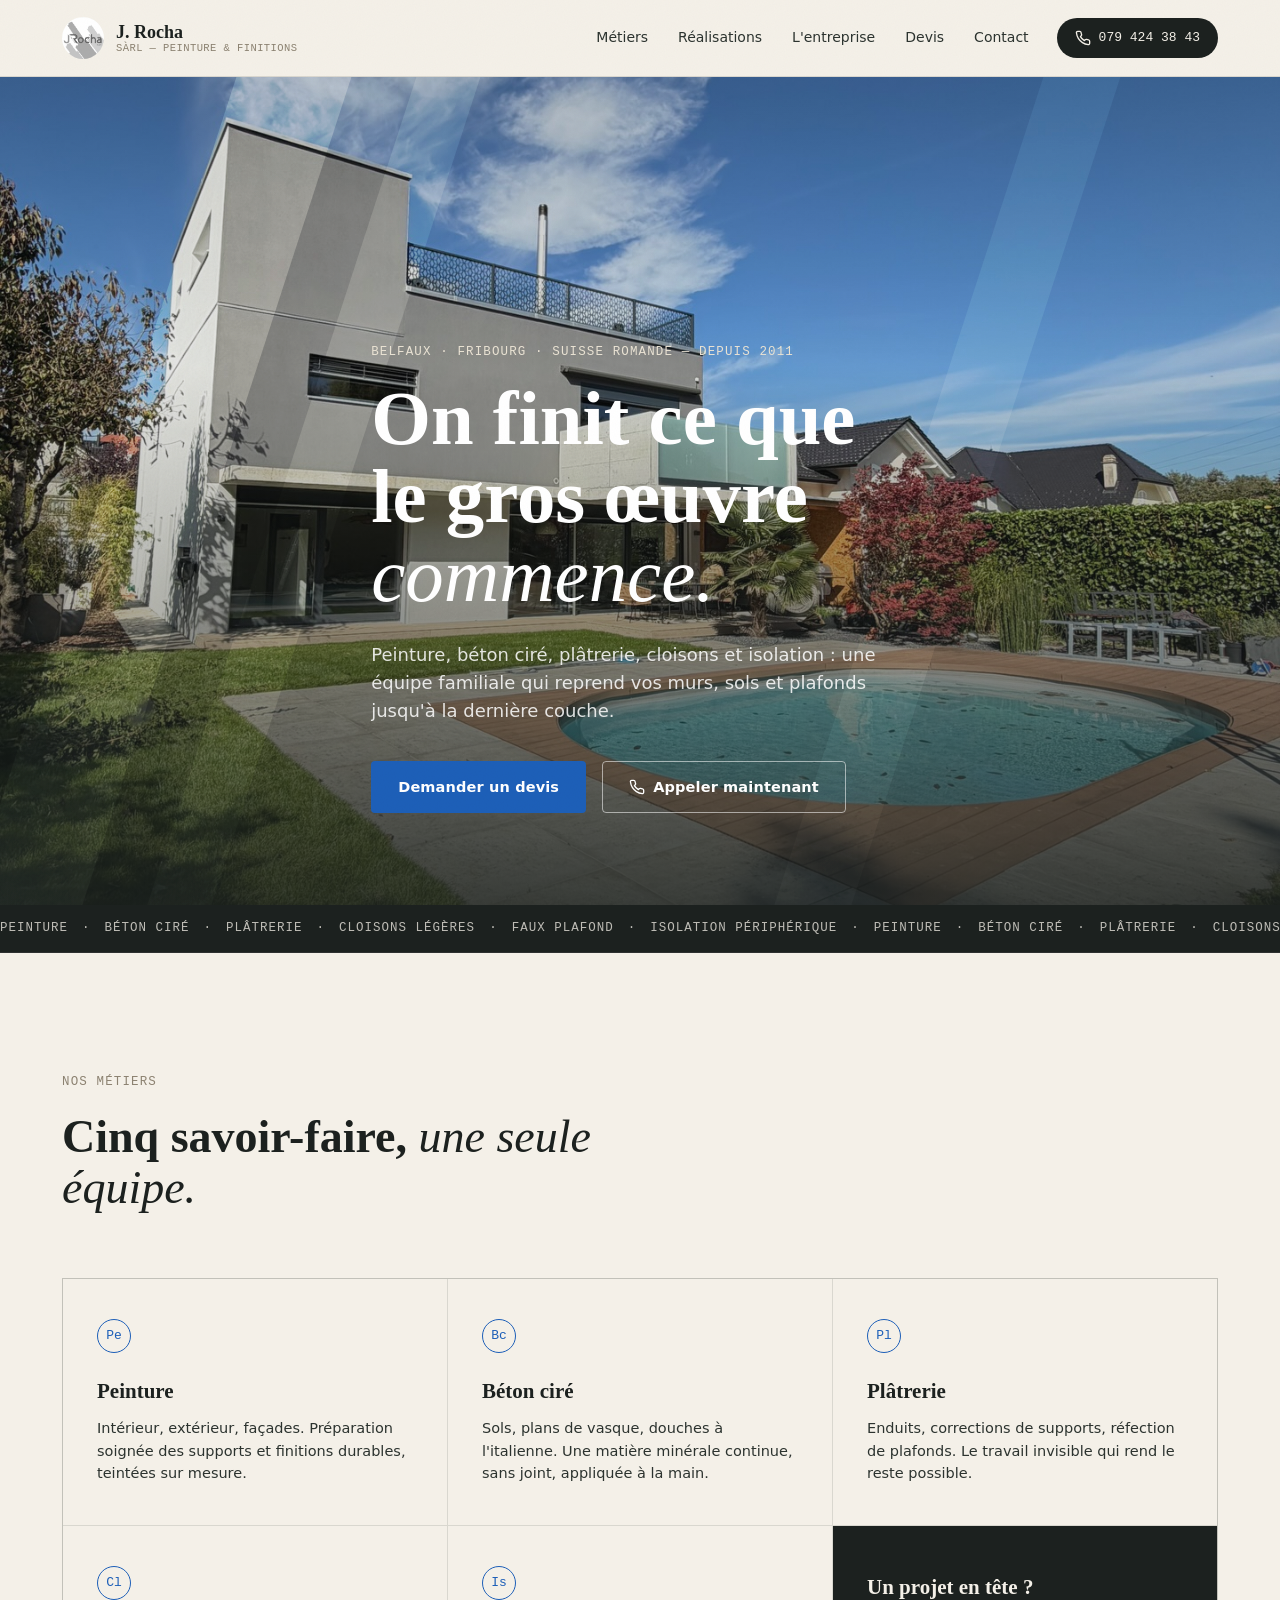
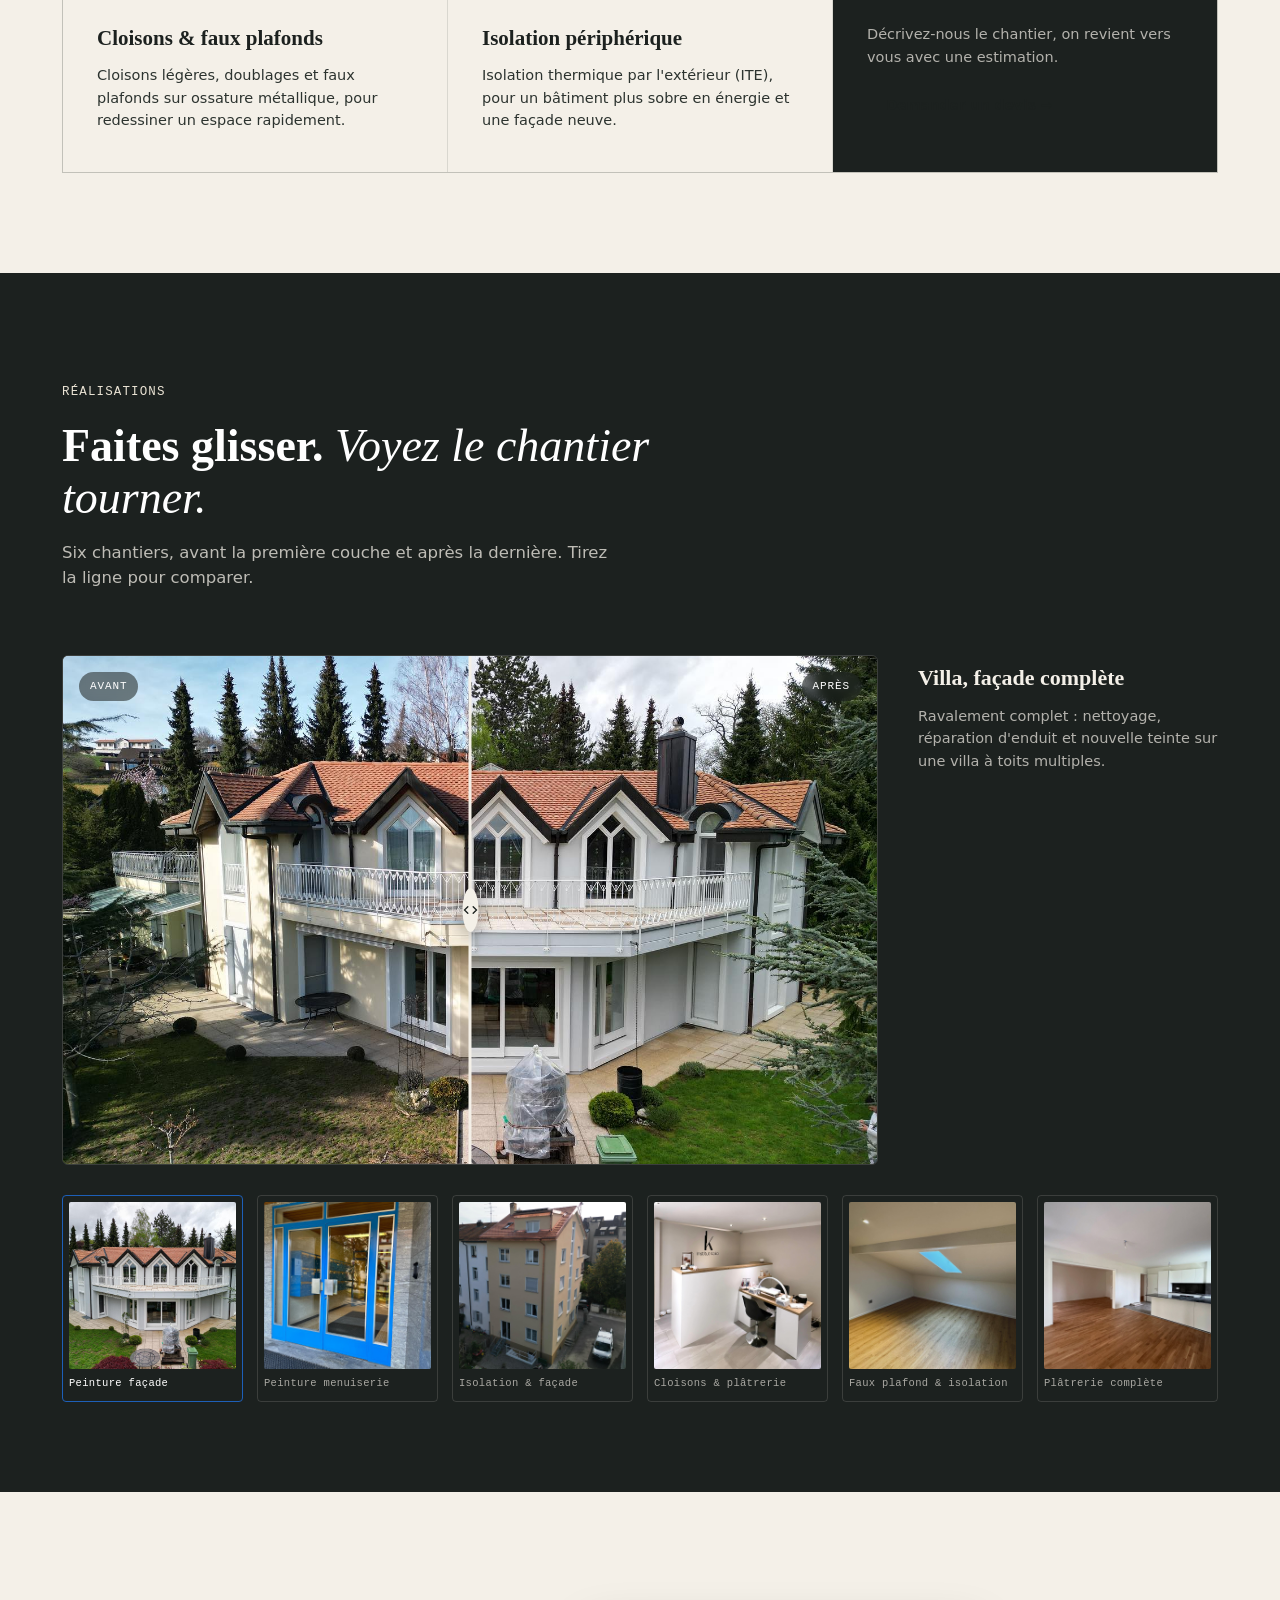
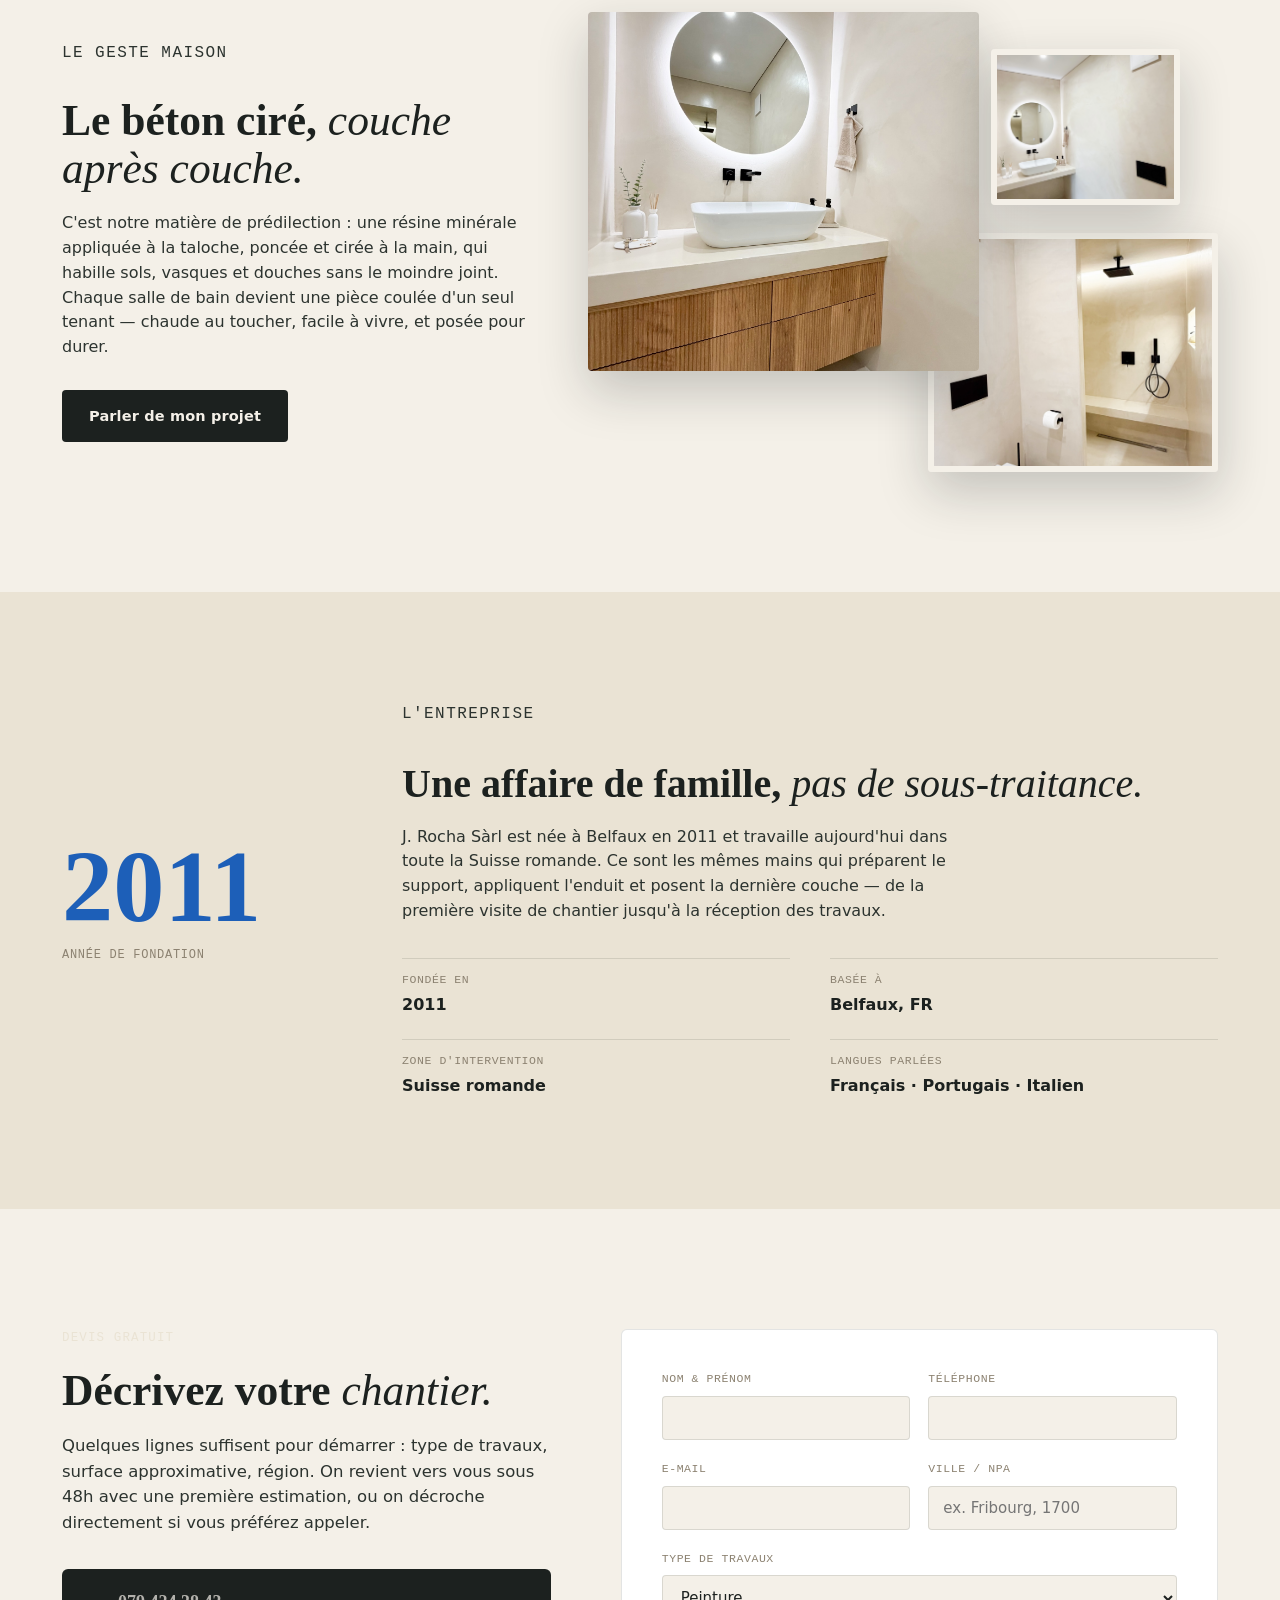
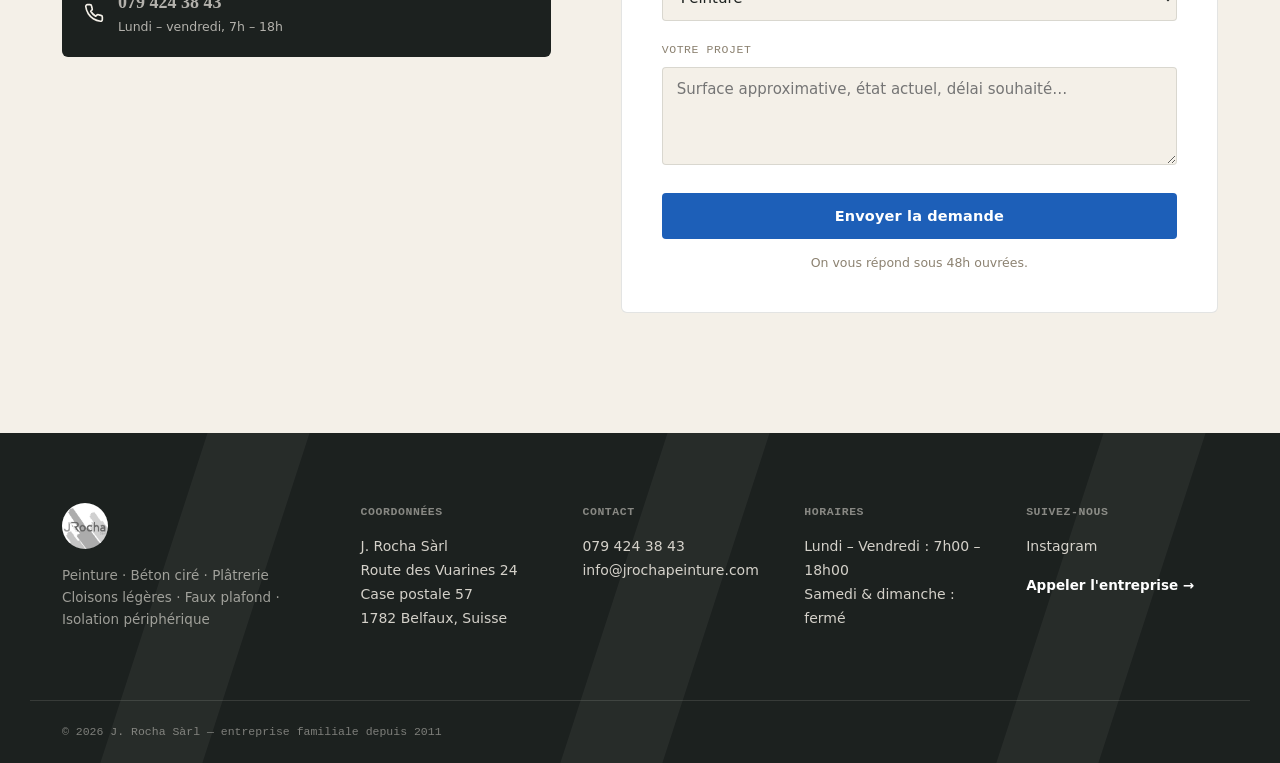
==== commit 7bb80063: "Add files via upload" ====
--- a/index.html
+++ b/index.html
@@ -89,6 +89,8 @@
       <p class="eyebrow eyebrow-dark">Nos métiers</p>
       <h2>Cinq savoir-faire, <span class="ital">une seule équipe.</span></h2>
     </div>
+
+    <p class="swipe-hint">Glissez pour tout voir →</p>
 
     <div class="service-grid">
       <article class="service-card" style="--i:0">
--- a/style.css
+++ b/style.css
@@ -217,6 +217,12 @@
 .section-text{ font-size: 16.5px; color: var(--ink-soft); max-width: 52ch; }
 .section-head-light .section-text{ color: rgba(244,240,232,0.75); }
 
+.swipe-hint{
+  display:none;
+  font-family: var(--font-mono); font-size: 11.5px; letter-spacing: 0.05em;
+  color: var(--sand-deep); margin: 0 0 20px;
+}
+
 .service-grid{
   display:grid;
   grid-template-columns: repeat(3, 1fr);
@@ -442,8 +448,46 @@
   .wrap{ padding: 0 20px; }
   .hero-content{ padding-bottom: 60px; }
   .hero-title{ max-width: none; }
-  .service-grid{ grid-template-columns: 1fr; }
+
+  .services{ padding: 70px 0 60px; }
+  .section-head{ margin-bottom: 30px; }
+
+  .swipe-hint{ display:block; }
+
+  .service-grid{
+    display:flex;
+    grid-template-columns: none;
+    gap: 12px;
+    overflow-x: auto;
+    scroll-snap-type: x mandatory;
+    -webkit-overflow-scrolling: touch;
+    background: none;
+    border: none;
+    padding-bottom: 6px;
+    margin: 0 -20px;
+    padding-left: 20px;
+    padding-right: 20px;
+  }
+  .service-grid::-webkit-scrollbar{ display:none; }
+
+  .service-card{
+    flex: 0 0 82%;
+    scroll-snap-align: start;
+    min-height: auto;
+    padding: 26px 24px;
+    border: 1px solid var(--line);
+    border-radius: 8px;
+    opacity: 1;
+    transform: none;
+  }
+  .service-card p{ font-size: 14px; }
+  .service-card-cta{ flex-basis: 74%; }
+
+  .showcase{ padding: 70px 0 60px; }
   .ba-thumbs{ grid-template-columns: repeat(2,1fr); }
+  .focus{ padding: 70px 0; }
+  .atelier{ padding: 70px 0; }
+  .devis{ padding: 70px 0; }
   .devis-form{ padding: 26px; }
   .footer-grid{ grid-template-columns: 1fr 1fr; }
   .call-pill span{ display:none; }
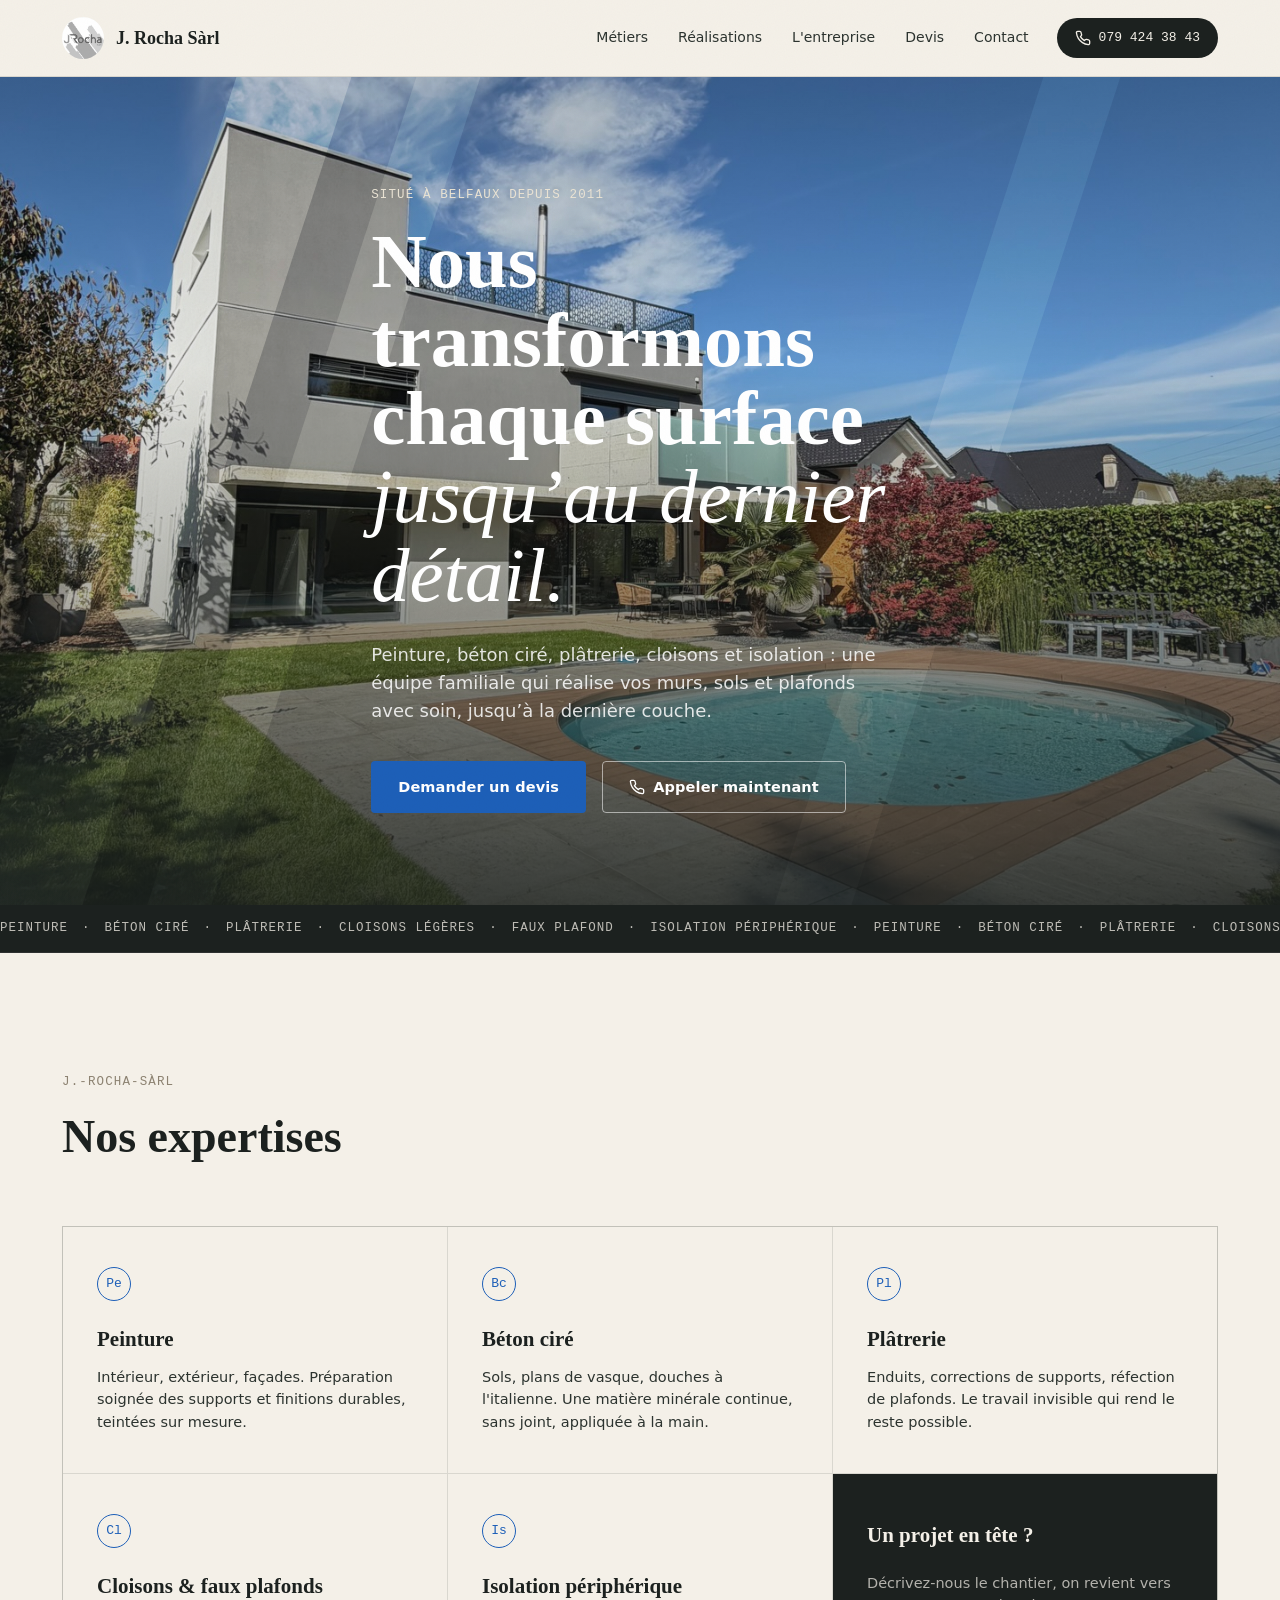
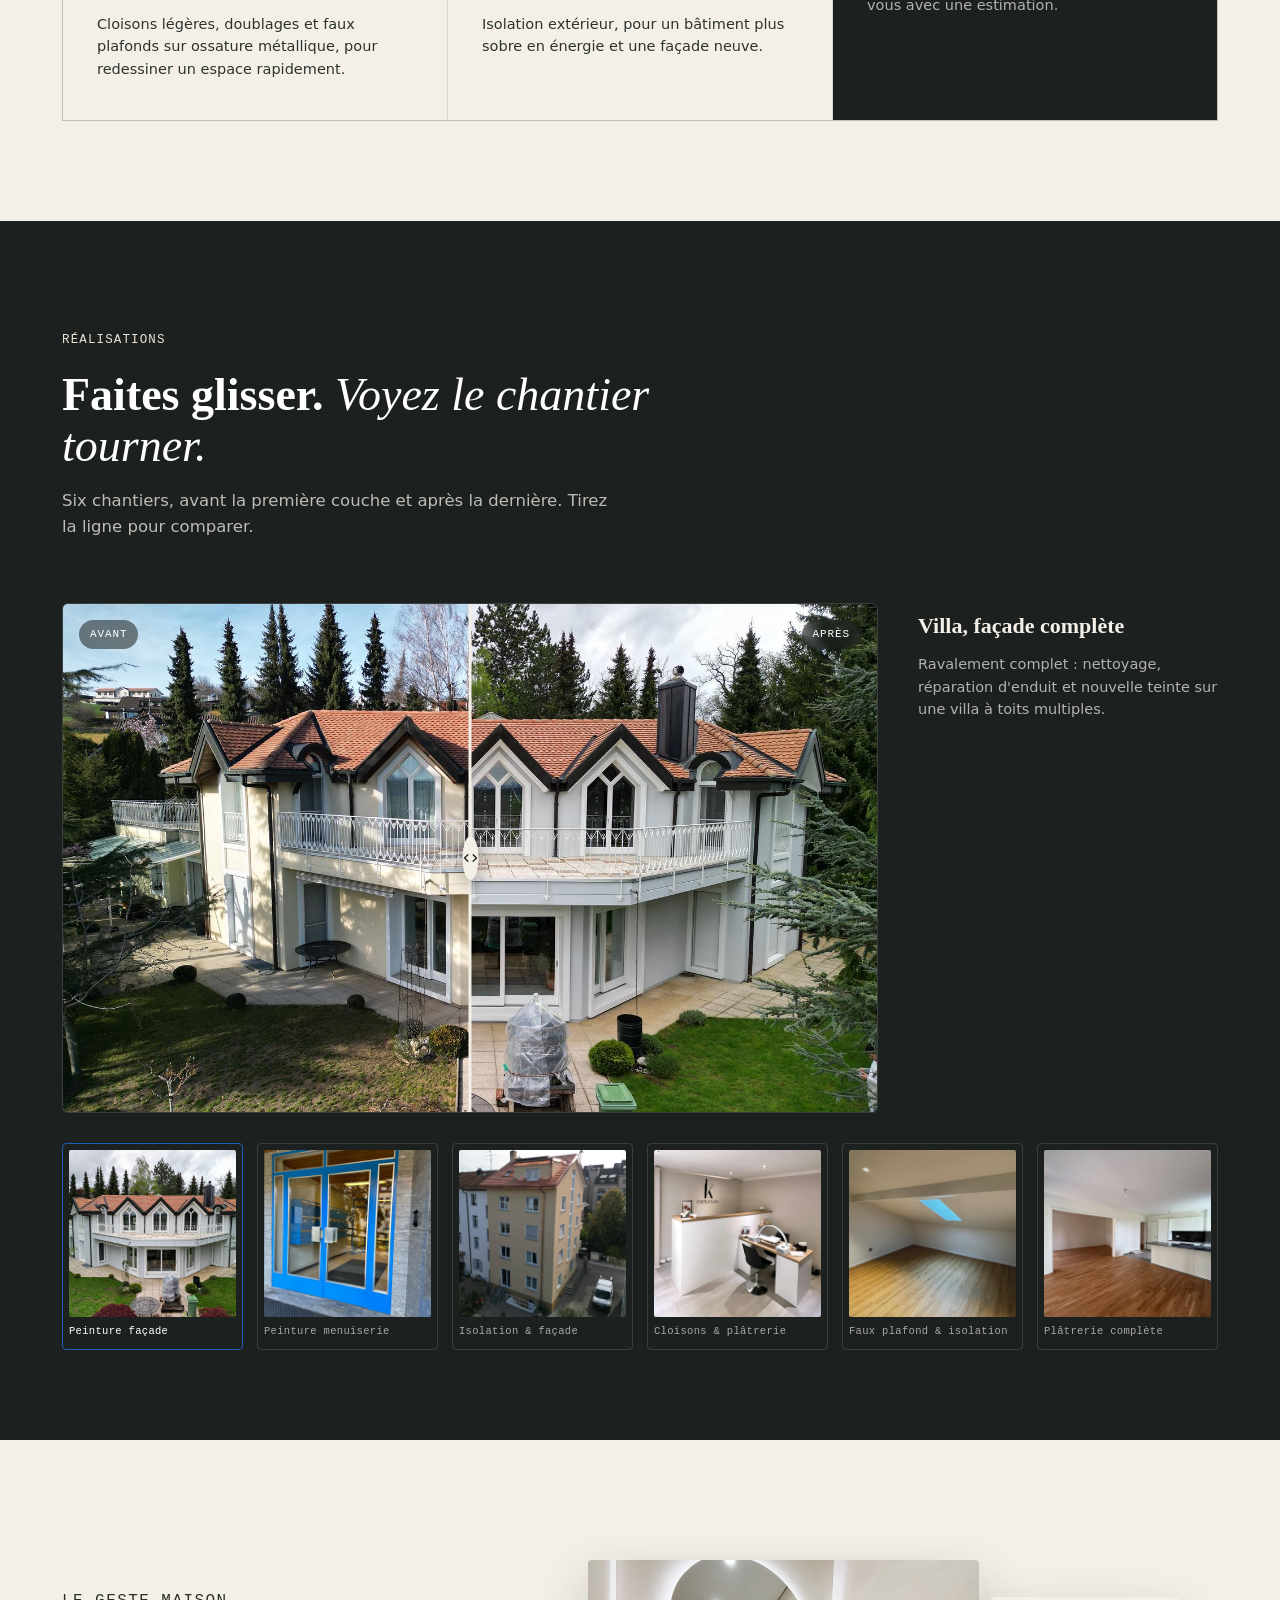
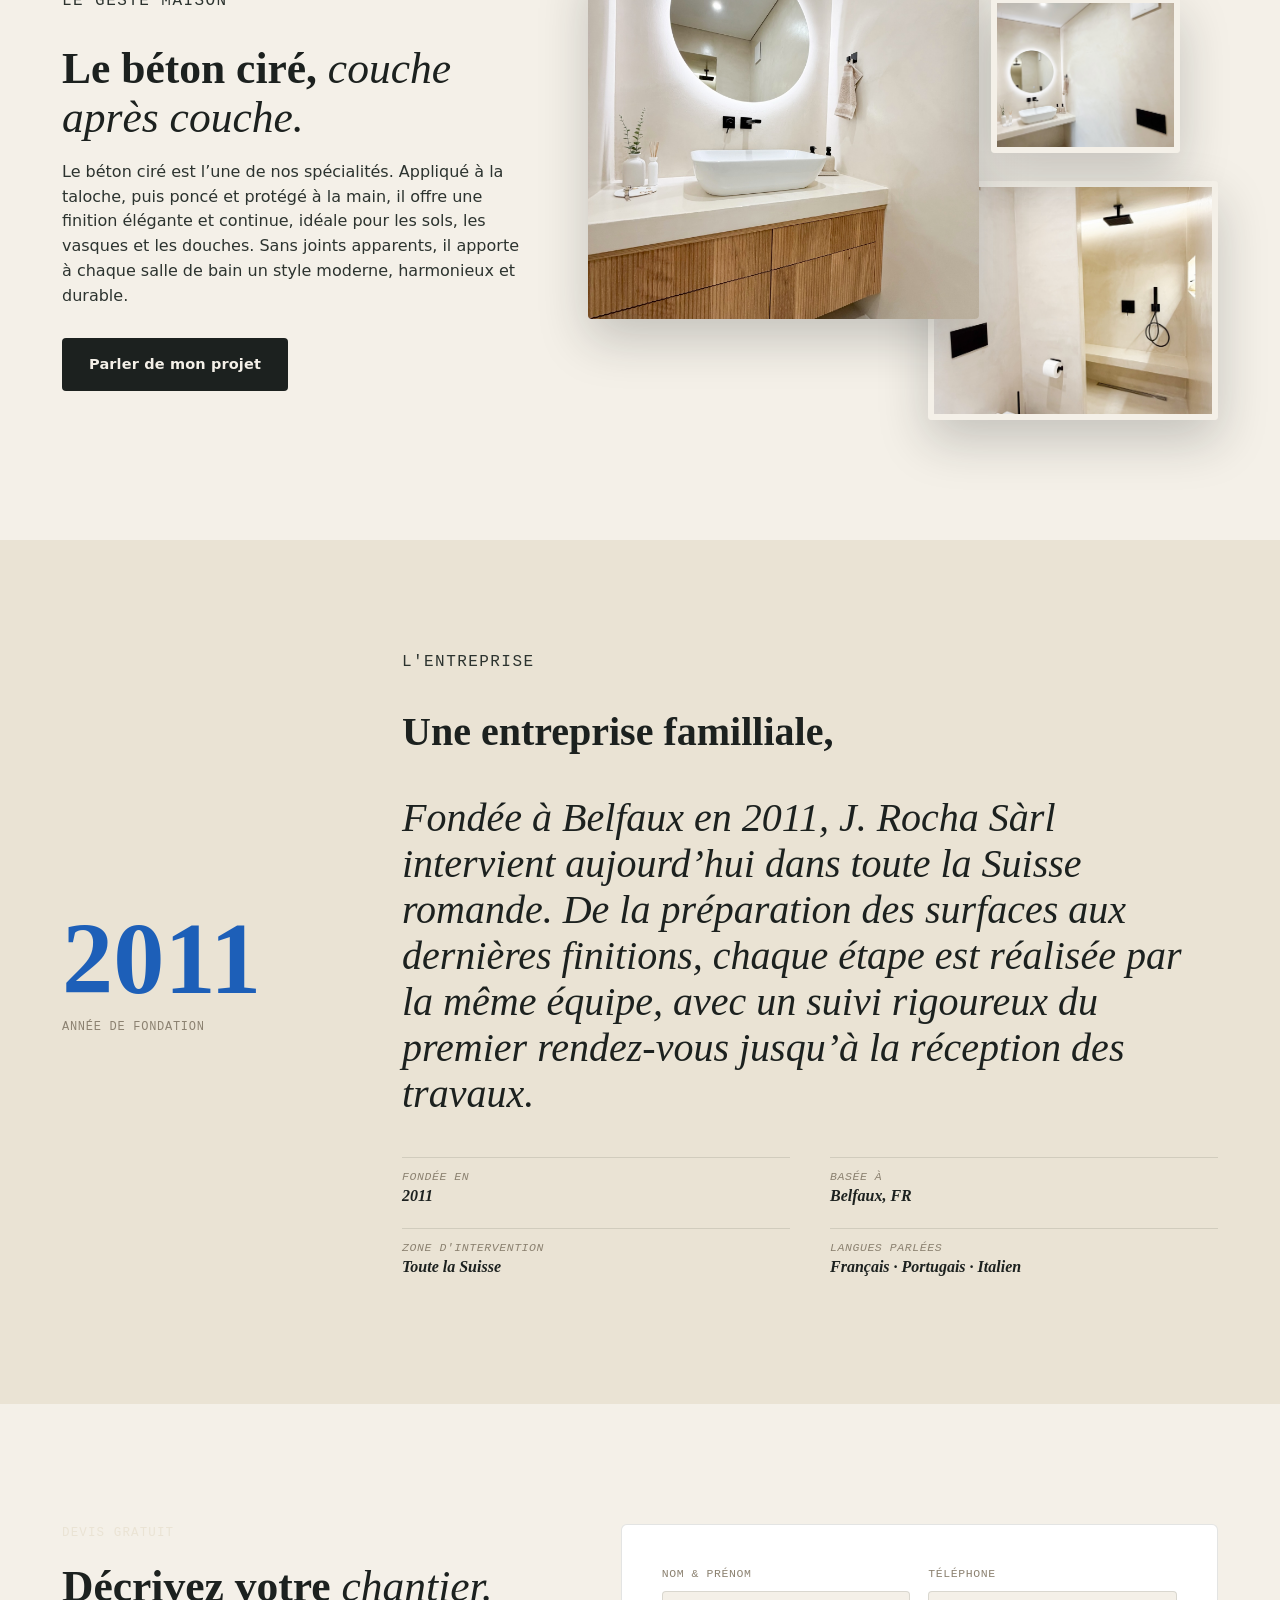
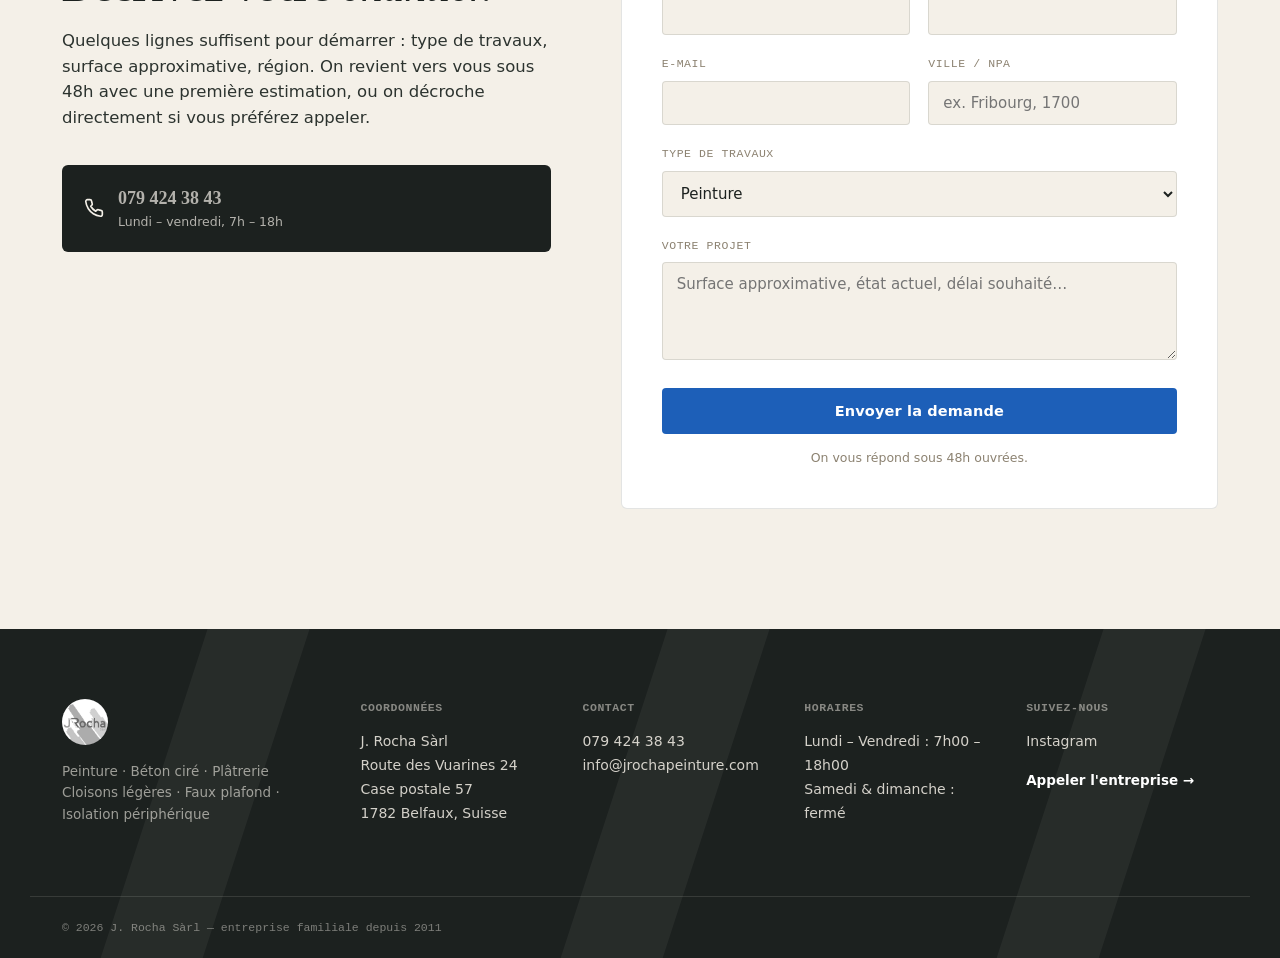
==== commit 7c3aa207: "Update index.html" ====
--- a/index.html
+++ b/index.html
@@ -3,7 +3,7 @@
 <head>
 <meta charset="UTF-8">
 <meta name="viewport" content="width=device-width, initial-scale=1.0">
-<title>J. Rocha Sàrl — Peinture, béton ciré &amp; plâtrerie en Suisse romande</title>
+<title>J. Rocha Sàrl — Peinture, béton ciré &amp; plâtrerie.</title>
 <meta name="description" content="Entreprise familiale depuis 2011 à Belfaux. Peinture, béton ciré, plâtrerie, cloisons légères, faux plafond et isolation périphérique.">
 <link rel="preconnect" href="https://fonts.googleapis.com">
 <link rel="preconnect" href="https://fonts.gstatic.com" crossorigin>
@@ -21,8 +21,7 @@
     <a href="#top" class="brand">
       <img src="images/logo.jpg" alt="J. Rocha Sàrl" class="brand-mark">
       <span class="brand-text">
-        <span class="brand-name">J.&nbsp;Rocha</span>
-        <span class="brand-sub">Sàrl — Peinture &amp; finitions</span>
+        <span class="brand-name">J.&nbsp;Rocha Sàrl</span>
       </span>
     </a>
 
@@ -48,19 +47,19 @@
 <!-- ====== HERO ====== -->
 <section class="hero">
   <div class="hero-media">
-    <img src="images/pool-house.jpg" alt="Villa rénovée par J. Rocha Sàrl, façade et jardin" loading="eager">
+    <img src="images/pool-house.jpg" alt="Villa rénovée par J. Rocha Sàrl, façade et finitions" loading="eager">
     <div class="hero-stripes" aria-hidden="true">
       <span></span><span></span><span></span>
     </div>
   </div>
 
   <div class="wrap hero-content">
-    <p class="eyebrow">Belfaux · Fribourg · Suisse romande — depuis 2011</p>
+    <p class="eyebrow">Situé à Belfaux depuis 2011</p>
     <h1 class="hero-title">
-      On finit ce que<br> le gros œuvre <span class="ital">commence.</span>
+      Nous transformons<br> chaque surface <span class="ital">jusqu’au dernier détail.</span>
     </h1>
     <p class="hero-lede">
-      Peinture, béton ciré, plâtrerie, cloisons et isolation : une équipe familiale qui reprend vos murs, sols et plafonds jusqu'à la dernière couche.
+      Peinture, béton ciré, plâtrerie, cloisons et isolation : une équipe familiale qui réalise vos murs, sols et plafonds avec soin, jusqu’à la dernière couche.
     </p>
     <div class="hero-actions">
       <a href="#devis" class="btn btn-primary">Demander un devis</a>
@@ -86,8 +85,8 @@
 <section id="services" class="services">
   <div class="wrap">
     <div class="section-head">
-      <p class="eyebrow eyebrow-dark">Nos métiers</p>
-      <h2>Cinq savoir-faire, <span class="ital">une seule équipe.</span></h2>
+      <p class="eyebrow eyebrow-dark">J.-Rocha-Sàrl</p>
+      <h2>Nos expertises <span class="ital">
     </div>
 
     <p class="swipe-hint">Glissez pour tout voir →</p>
@@ -116,7 +115,7 @@
       <article class="service-card" style="--i:4">
         <span class="service-mark">Is</span>
         <h3>Isolation périphérique</h3>
-        <p>Isolation thermique par l'extérieur (ITE), pour un bâtiment plus sobre en énergie et une façade neuve.</p>
+        <p>Isolation extérieur, pour un bâtiment plus sobre en énergie et une façade neuve.</p>
       </article>
       <article class="service-card service-card-cta" style="--i:5">
         <h3>Un projet en tête ?</h3>
@@ -201,9 +200,7 @@
       <p class="eyebrow eyebrow-dark">Le geste maison</p>
       <h2>Le béton ciré, <span class="ital">couche après couche.</span></h2>
       <p>
-        C'est notre matière de prédilection : une résine minérale appliquée à la taloche, poncée et cirée à la main,
-        qui habille sols, vasques et douches sans le moindre joint. Chaque salle de bain devient une pièce coulée
-        d'un seul tenant — chaude au toucher, facile à vivre, et posée pour durer.
+        Le béton ciré est l’une de nos spécialités. Appliqué à la taloche, puis poncé et protégé à la main, il offre une finition élégante et continue, idéale pour les sols, les vasques et les douches. Sans joints apparents, il apporte à chaque salle de bain un style moderne, harmonieux et durable.
       </p>
       <a href="#devis" class="btn btn-dark">Parler de mon projet</a>
     </div>
@@ -224,16 +221,14 @@
     </div>
     <div class="atelier-text">
       <p class="eyebrow">L'entreprise</p>
-      <h2>Une affaire de famille, <span class="ital">pas de sous-traitance.</span></h2>
+      <h2>Une entreprise familliale, <span class="ital">
       <p>
-        J. Rocha Sàrl est née à Belfaux en 2011 et travaille aujourd'hui dans toute la Suisse romande.
-        Ce sont les mêmes mains qui préparent le support, appliquent l'enduit et posent la dernière couche —
-        de la première visite de chantier jusqu'à la réception des travaux.
+        Fondée à Belfaux en 2011, J. Rocha Sàrl intervient aujourd’hui dans toute la Suisse romande. De la préparation des surfaces aux dernières finitions, chaque étape est réalisée par la même équipe, avec un suivi rigoureux du premier rendez-vous jusqu’à la réception des travaux.
       </p>
       <ul class="atelier-facts">
         <li><span>Fondée en</span><strong>2011</strong></li>
         <li><span>Basée à</span><strong>Belfaux, FR</strong></li>
-        <li><span>Zone d'intervention</span><strong>Suisse romande</strong></li>
+        <li><span>Zone d'intervention</span><strong>Toute la Suisse</strong></li>
         <li><span>Langues parlées</span><strong>Français · Portugais · Italien</strong></li>
       </ul>
     </div>
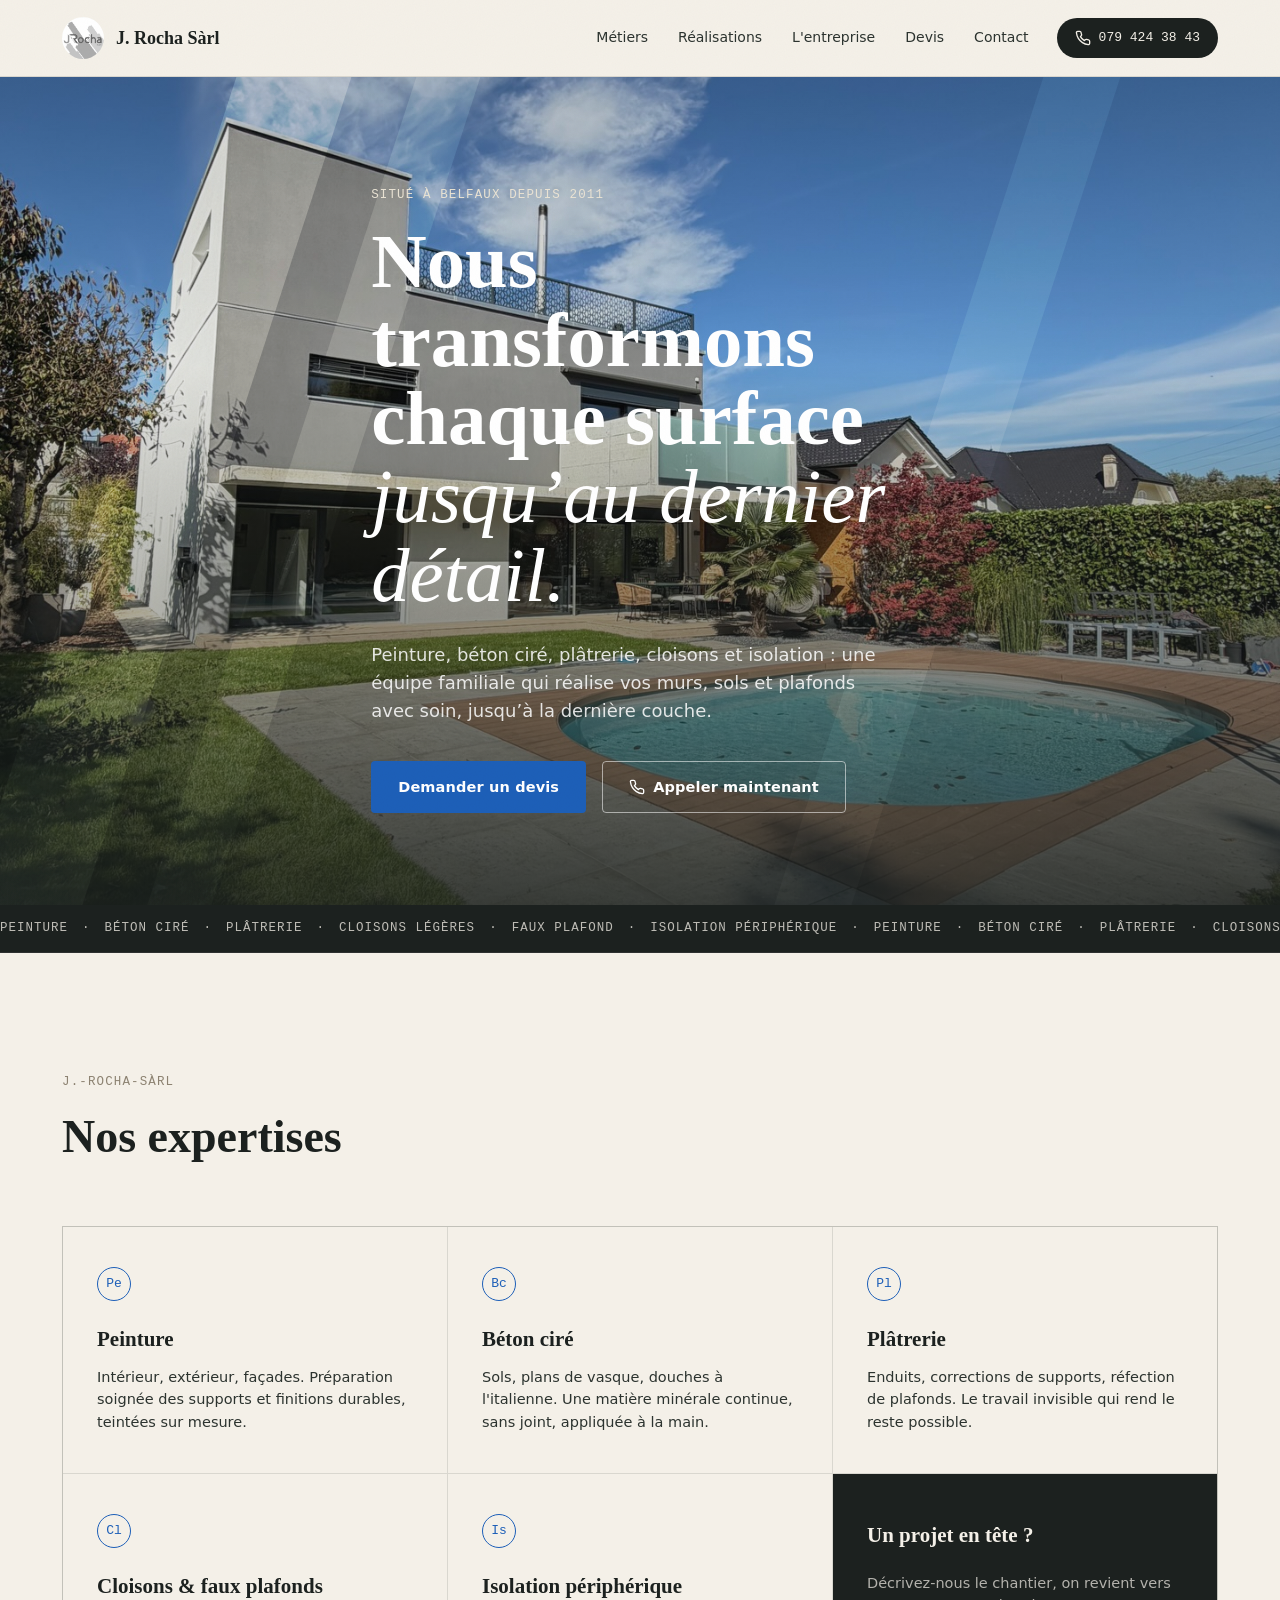
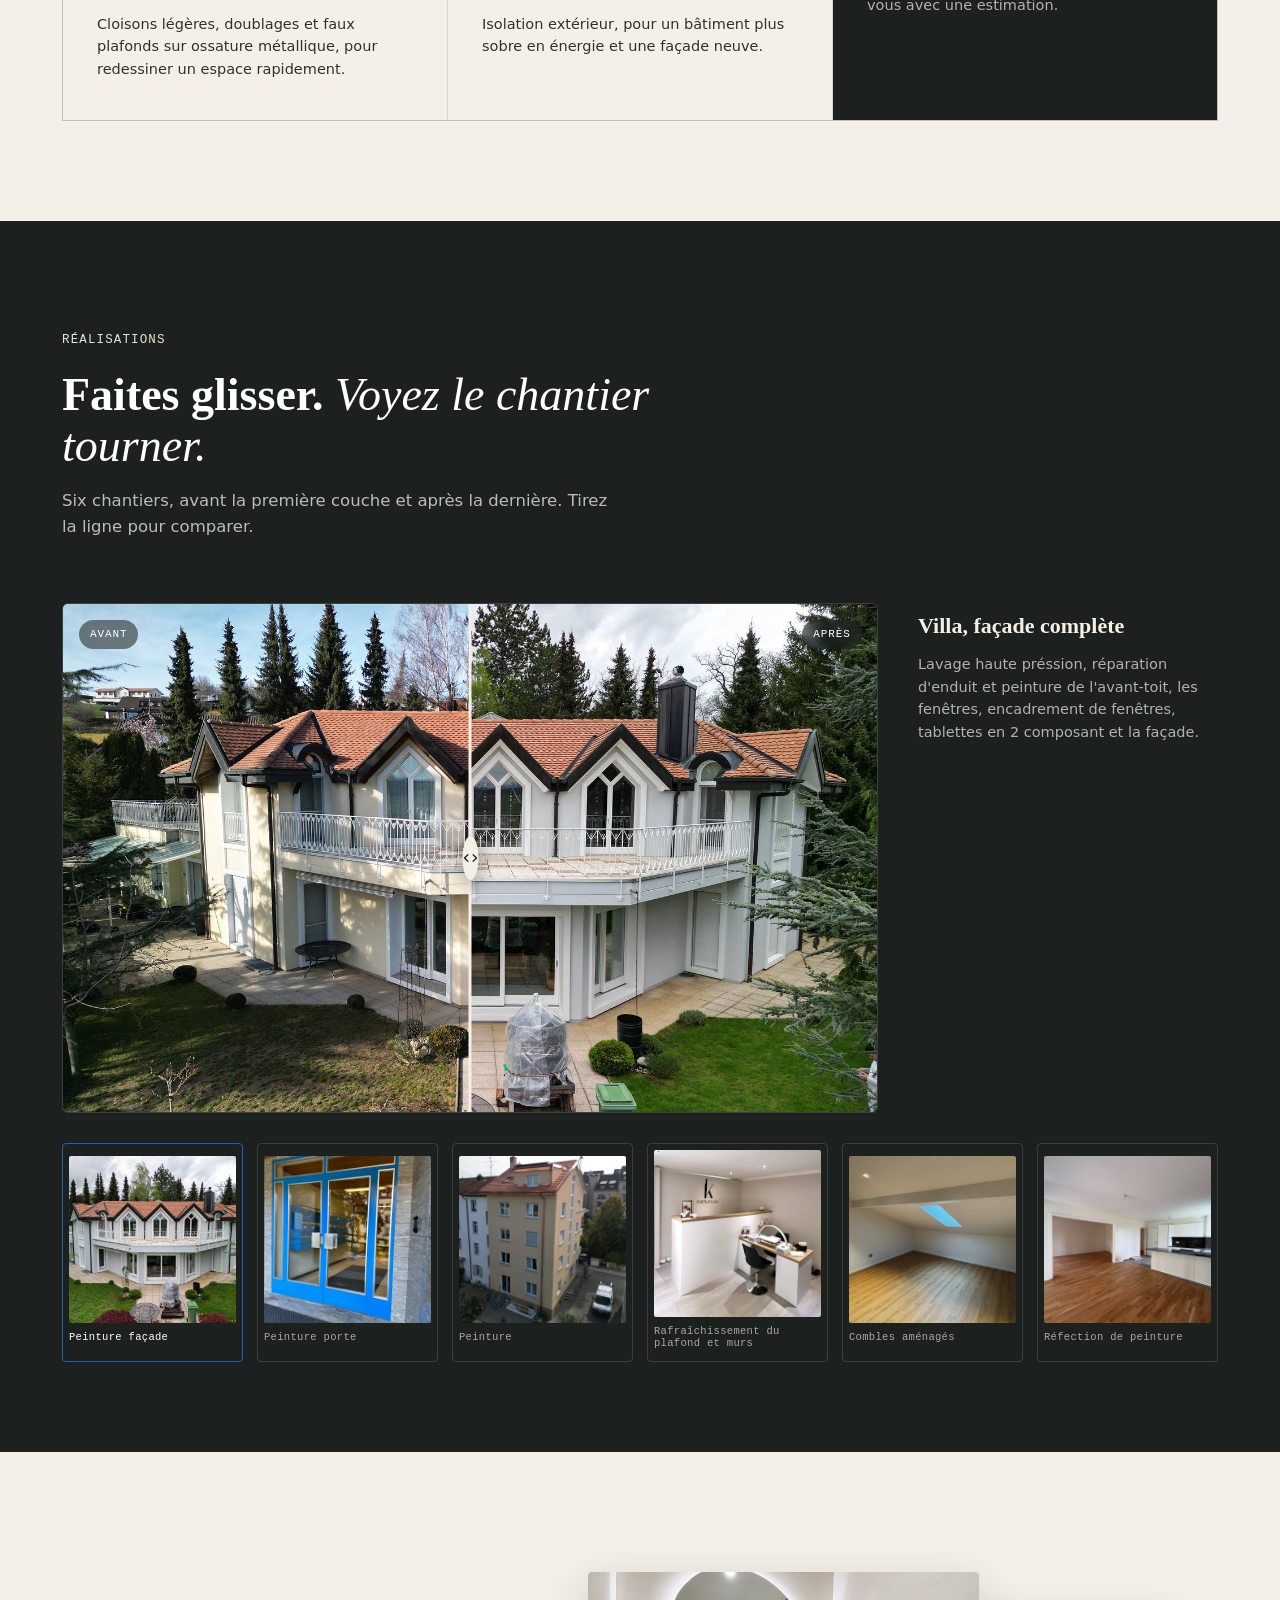
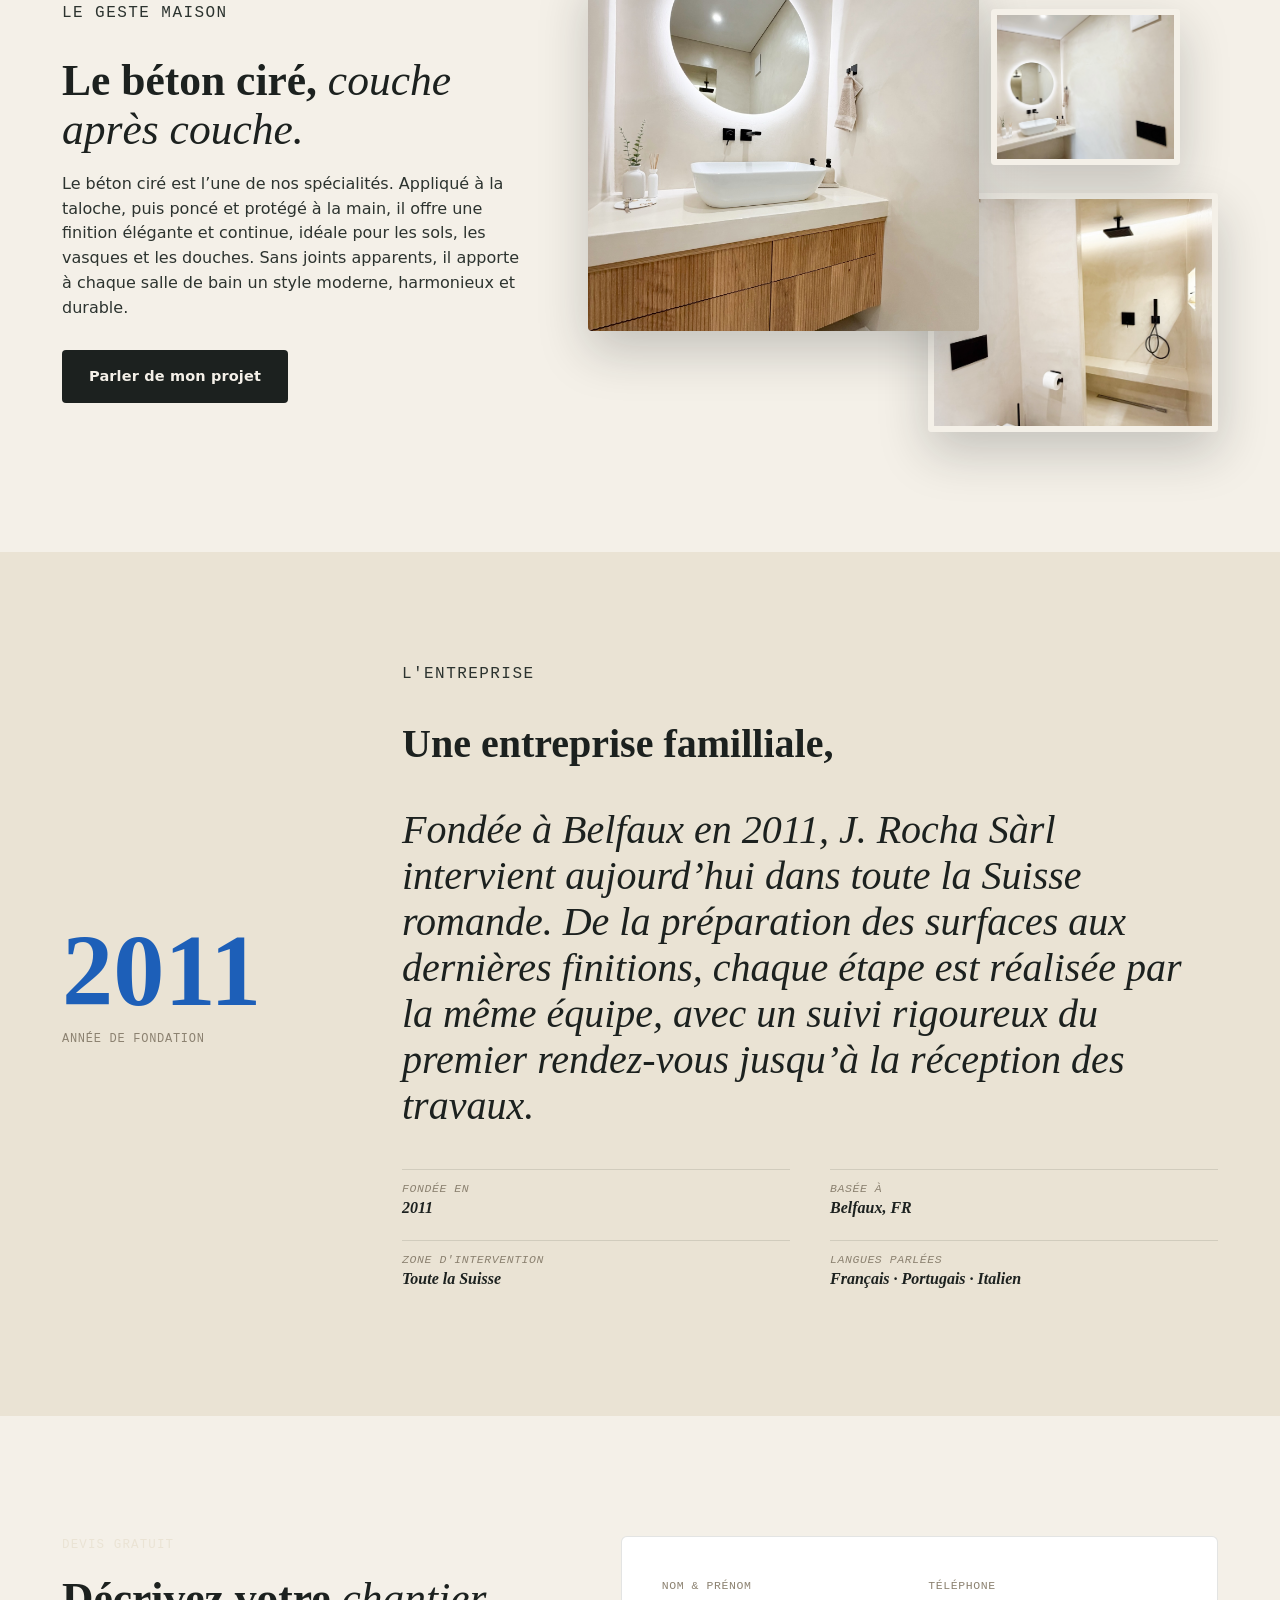
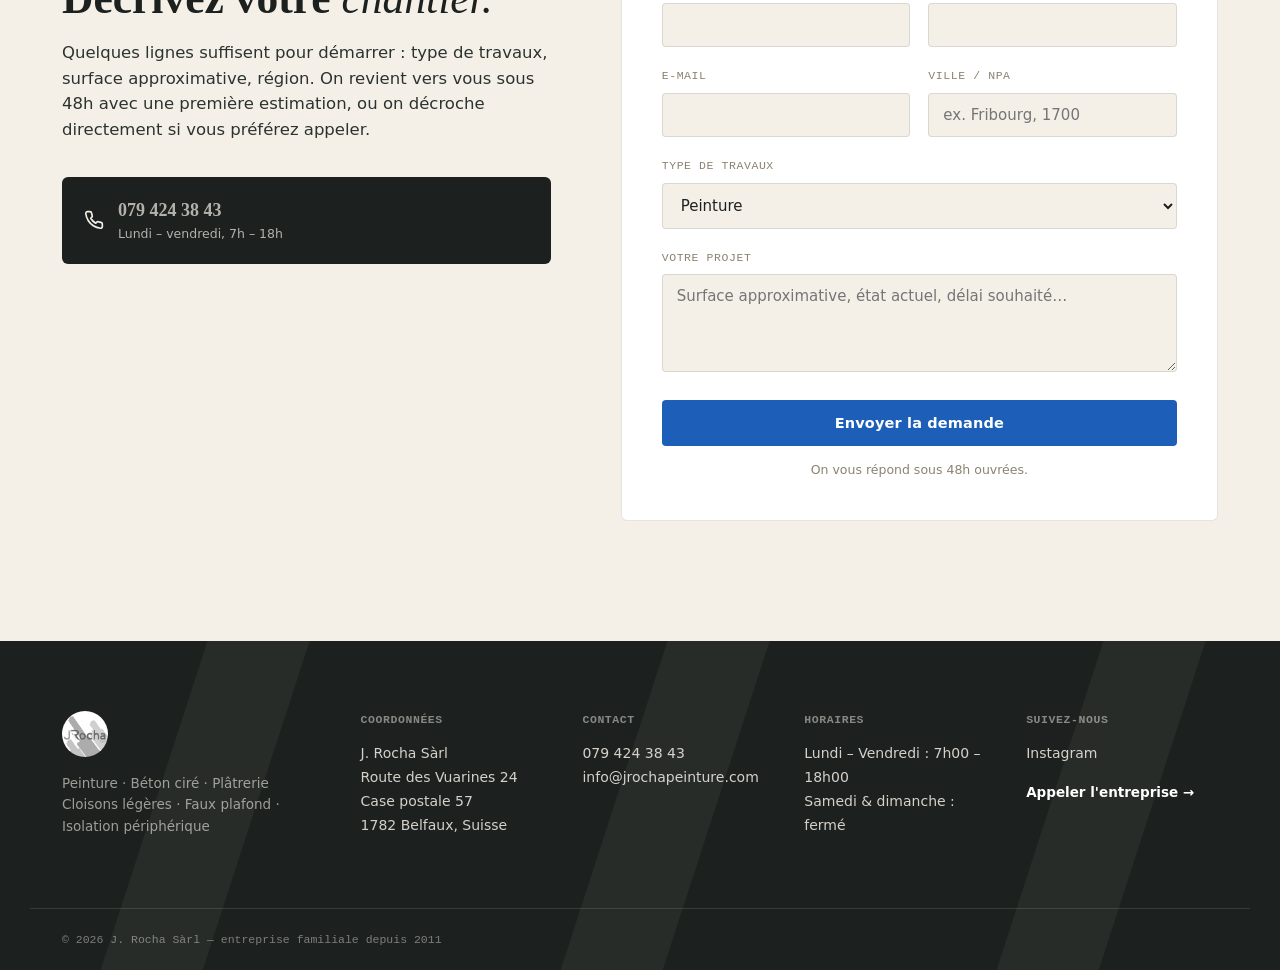
==== commit 585b5c3b: "Update index.html" ====
--- a/index.html
+++ b/index.html
@@ -154,40 +154,40 @@
 
       <div class="ba-caption">
         <h3 id="baTitle">Villa, façade complète</h3>
-        <p id="baDesc">Ravalement complet : nettoyage, réparation d'enduit et nouvelle teinte sur une villa à toits multiples.</p>
+        <p id="baDesc">Lavage haute préssion, réparation d'enduit et peinture de l'avant-toit, les fenêtres, encadrement de fenêtres, tablettes en 2 composant et la façade.</p>
       </div>
     </div>
 
     <div class="ba-thumbs" id="baThumbs">
       <button class="ba-thumb is-active" data-before="images/facade-before.jpg" data-after="images/facade-after.jpg"
-        data-title="Villa, façade complète" data-desc="Ravalement complet : nettoyage, réparation d'enduit et nouvelle teinte sur une villa à toits multiples.">
+        data-title="Villa, façade complète" data-desc="Lavage haute préssion, réparation d'enduit et peinture de l'avant-toit, les fenêtres, encadrement de fenêtres, tablettes en 2 composant et la façade.">
         <img src="images/facade-after.jpg" alt="Façade rénovée">
         <span>Peinture façade</span>
       </button>
       <button class="ba-thumb" data-before="images/door-before.jpg" data-after="images/door-after.jpg"
-        data-title="Entrée d'immeuble" data-desc="Ponçage, traitement du bois et remise en peinture bleue d'une porte d'entrée en copropriété.">
+        data-title="Entrée d'immeuble" data-desc="Remise en peinture bleue d'une porte d'entrée d'un immeuble">
         <img src="images/door-after.jpg" alt="Porte d'entrée repeinte">
-        <span>Peinture menuiserie</span>
+        <span>Peinture porte</span>
       </button>
       <button class="ba-thumb" data-before="images/building-before.jpg" data-after="images/building-after.jpg"
-        data-title="Immeuble locatif" data-desc="Isolation périphérique et peinture de façade sur un immeuble de quatre étages, toiture en cuivre conservée.">
-        <img src="images/building-after.jpg" alt="Immeuble rénové">
-        <span>Isolation &amp; façade</span>
+        data-title="Immeuble locatif" data-desc="Peinture des avant-toit en blanc, sol des balcons en 2 composants, embrasures en blanc, pose d'un treillis d'armature et d'un crépis de finitions 2mm.">
+        <img src="images/building-after.jpg" alt="Immeuble">
+        <span>Peinture</span>
       </button>
       <button class="ba-thumb" data-before="images/salon-before.jpg" data-after="images/salon-after.jpg"
-        data-title="Institut Koko" data-desc="Cloisons légères, plâtrerie et peinture pour l'aménagement complet d'un institut de beauté.">
+        data-title="Institut Koko" data-desc="Rafraîchissement du plafond et murs en blanc, passage du gris au beige pour les murs de couleur et mise en peinture des menuiseries de la toute nouvelle réception.">
         <img src="images/salon-after.jpg" alt="Institut de beauté aménagé">
-        <span>Cloisons &amp; plâtrerie</span>
+        <span>Rafraîchissement du plafond et murs</span>
       </button>
       <button class="ba-thumb" data-before="images/attic-before.jpg" data-after="images/attic-after.jpg"
-        data-title="Combles aménagés" data-desc="Isolation, faux plafond et sol stratifié pour transformer des combles bruts en pièce habitable.">
+        data-title="Combles aménagés" data-desc="Aménagement des combles d'un immeuble permettant de créer un appartement supplémentaire">
         <img src="images/attic-after.jpg" alt="Combles aménagés">
-        <span>Faux plafond &amp; isolation</span>
+        <span>Combles aménagés</span>
       </button>
       <button class="ba-thumb" data-before="images/apartment-before.jpg" data-after="images/apartment-after.jpg"
-        data-title="Rénovation d'appartement" data-desc="Plâtrerie complète sur un appartement mis à nu, du gros œuvre jusqu'au parquet posé.">
-        <img src="images/apartment-after.jpg" alt="Appartement rénové">
-        <span>Plâtrerie complète</span>
+        data-title="Rénovation d'appartement" data-desc="Réfection de peinture du à un sinistre d'incendie">
+        <img src="images/apartment-after.jpg" alt="Appartement incendiée">
+        <span>Réfection de peinture</span>
       </button>
     </div>
   </div>
